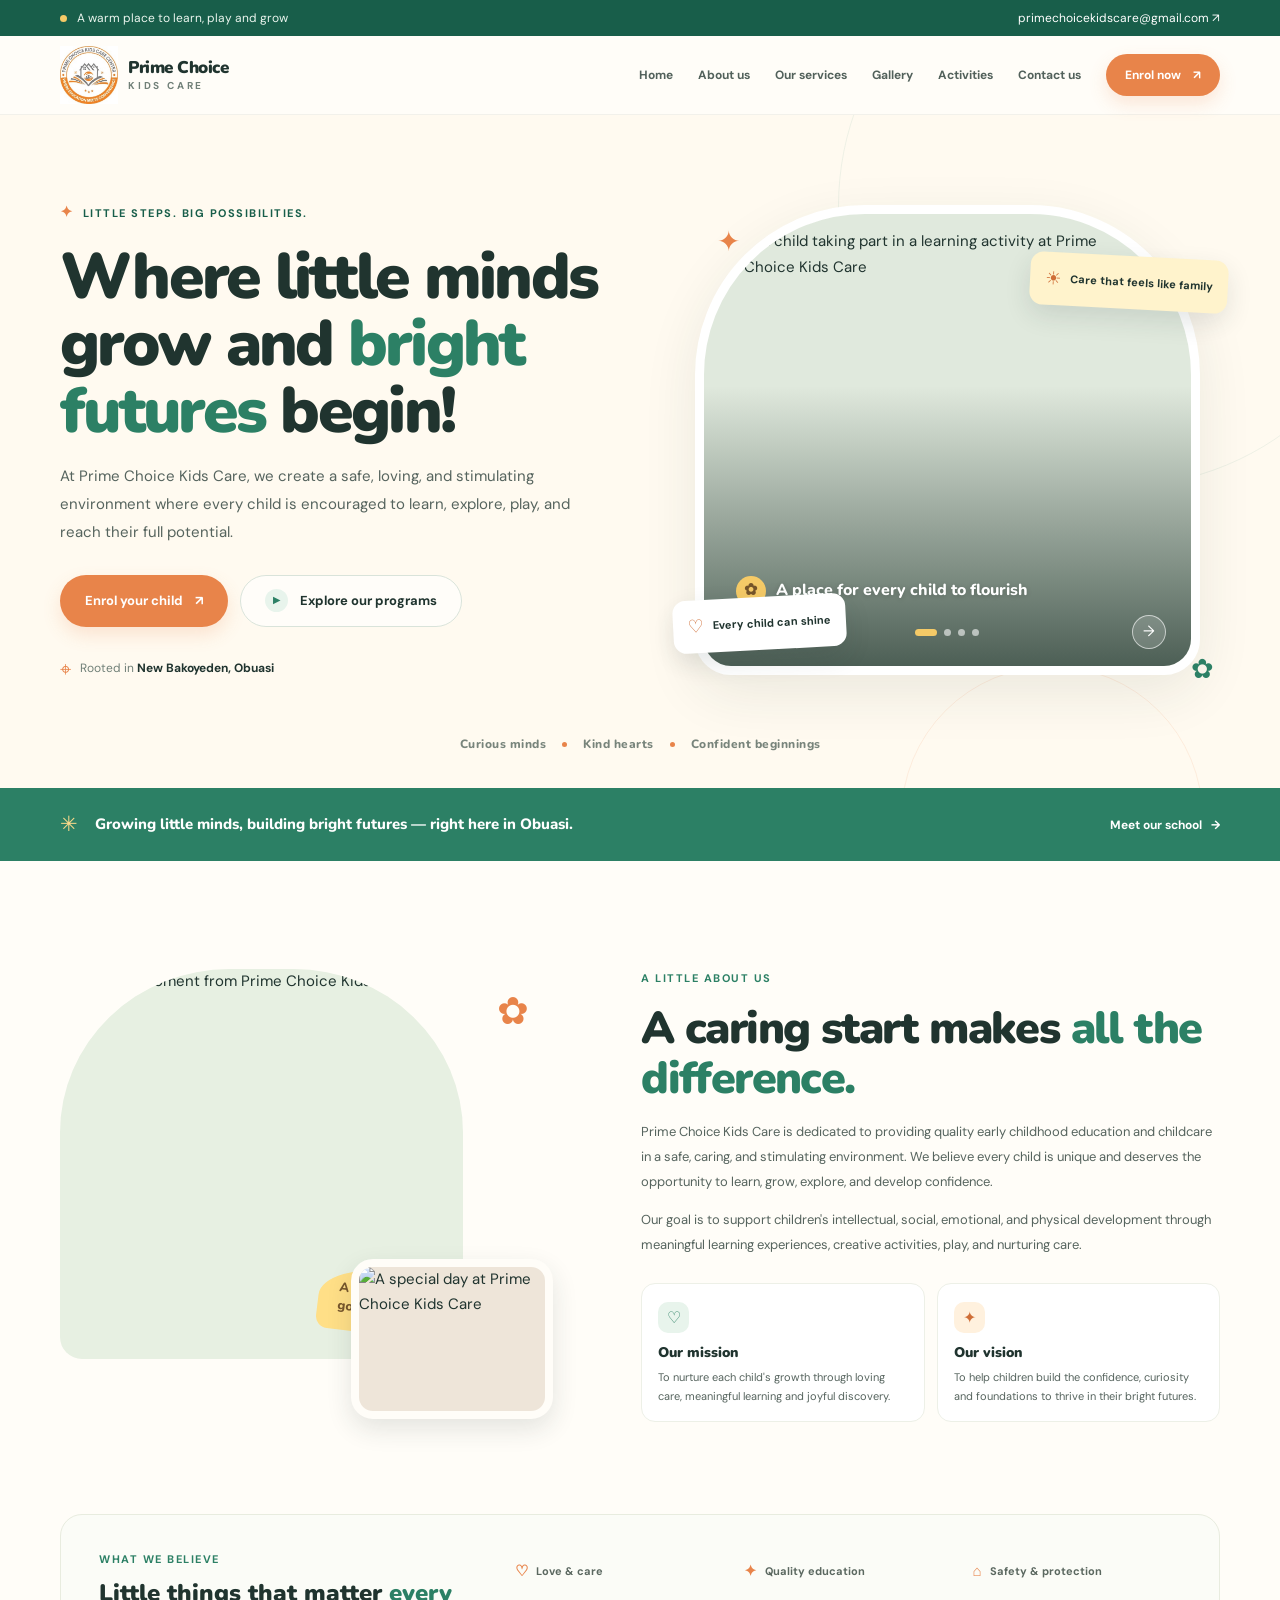
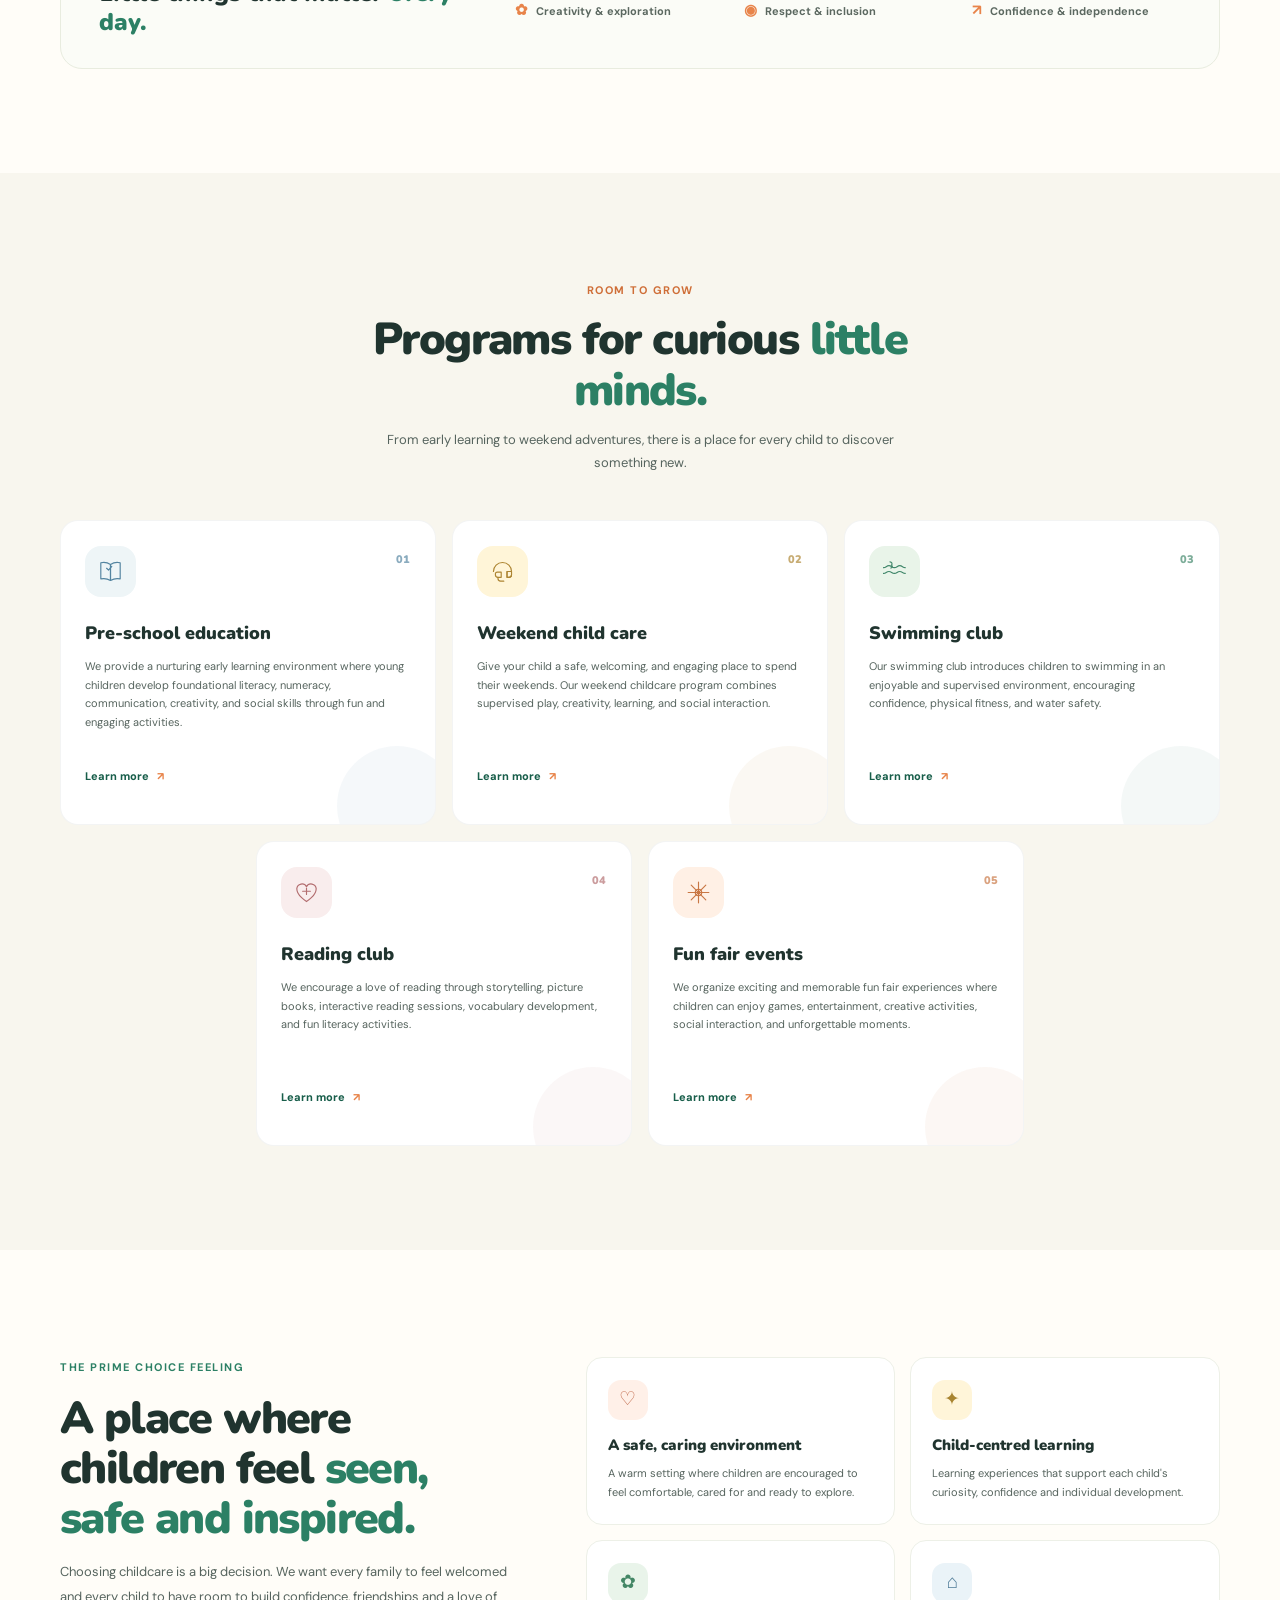
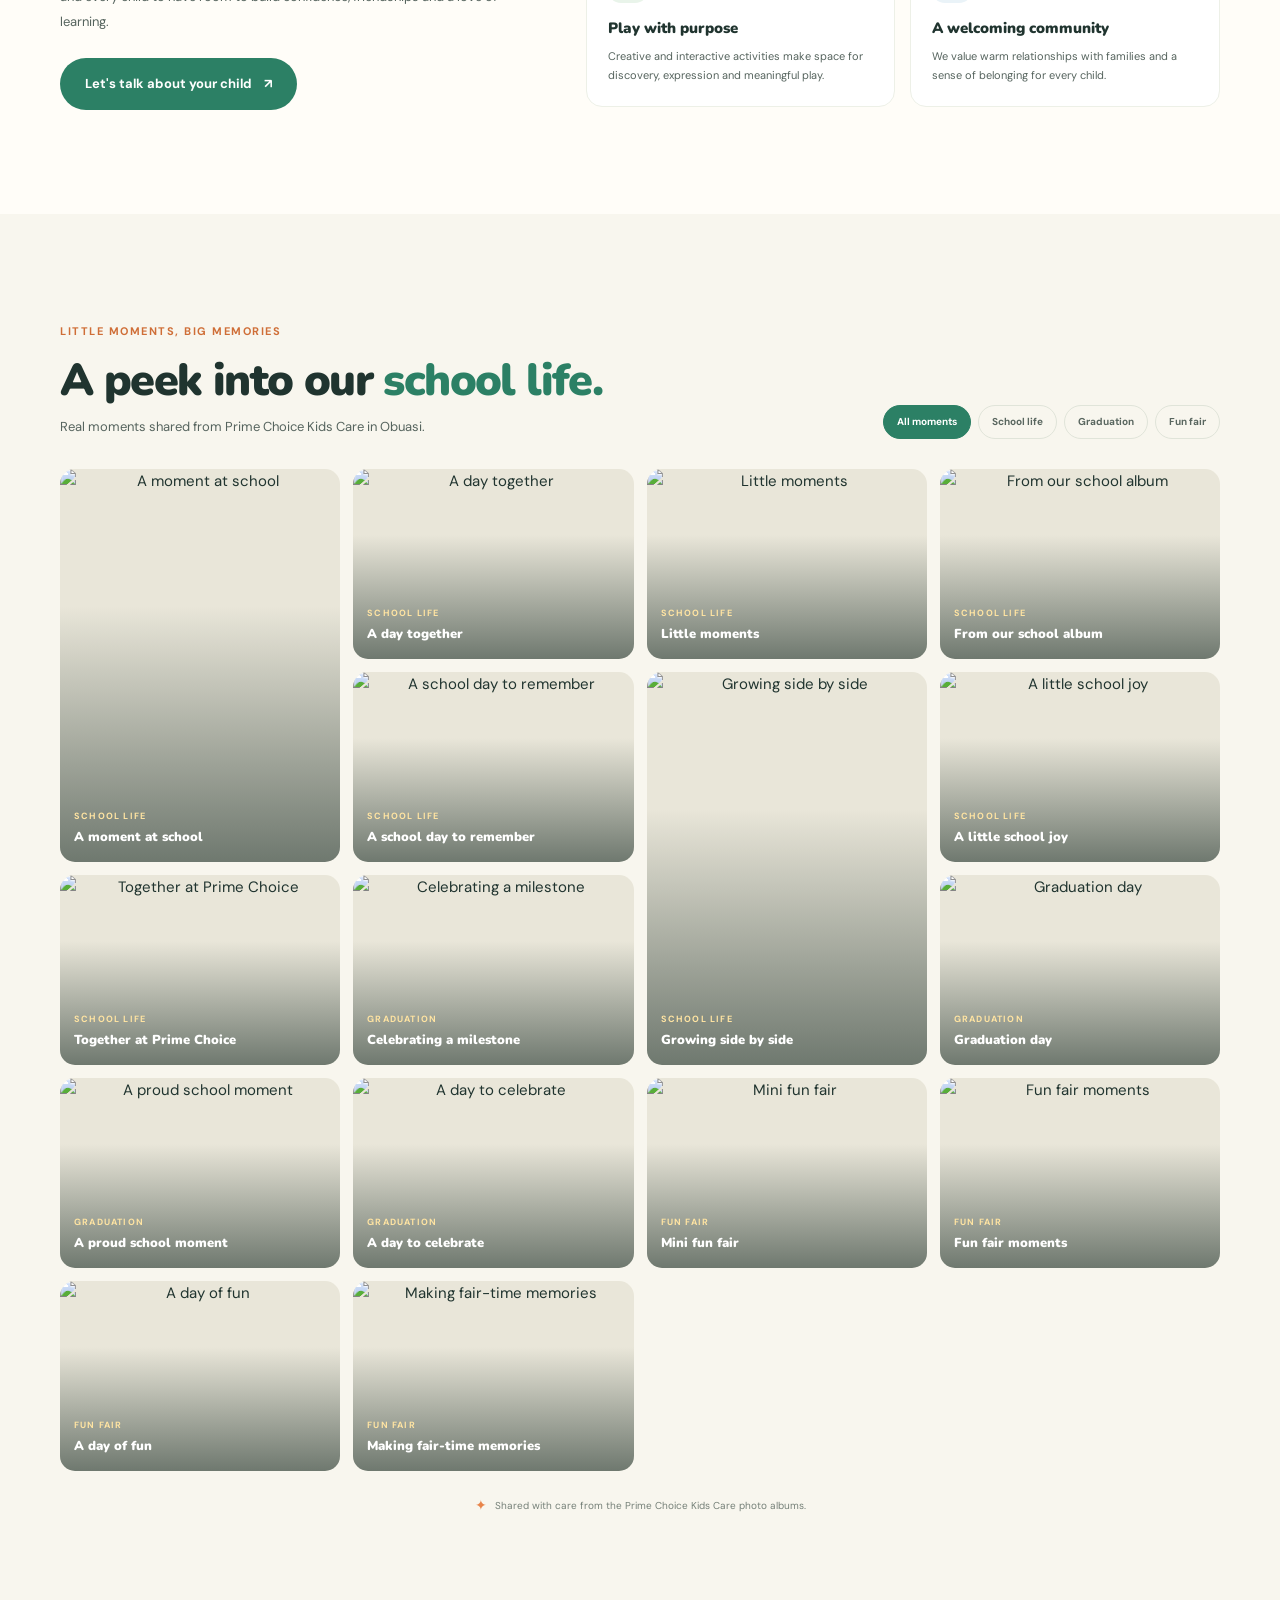
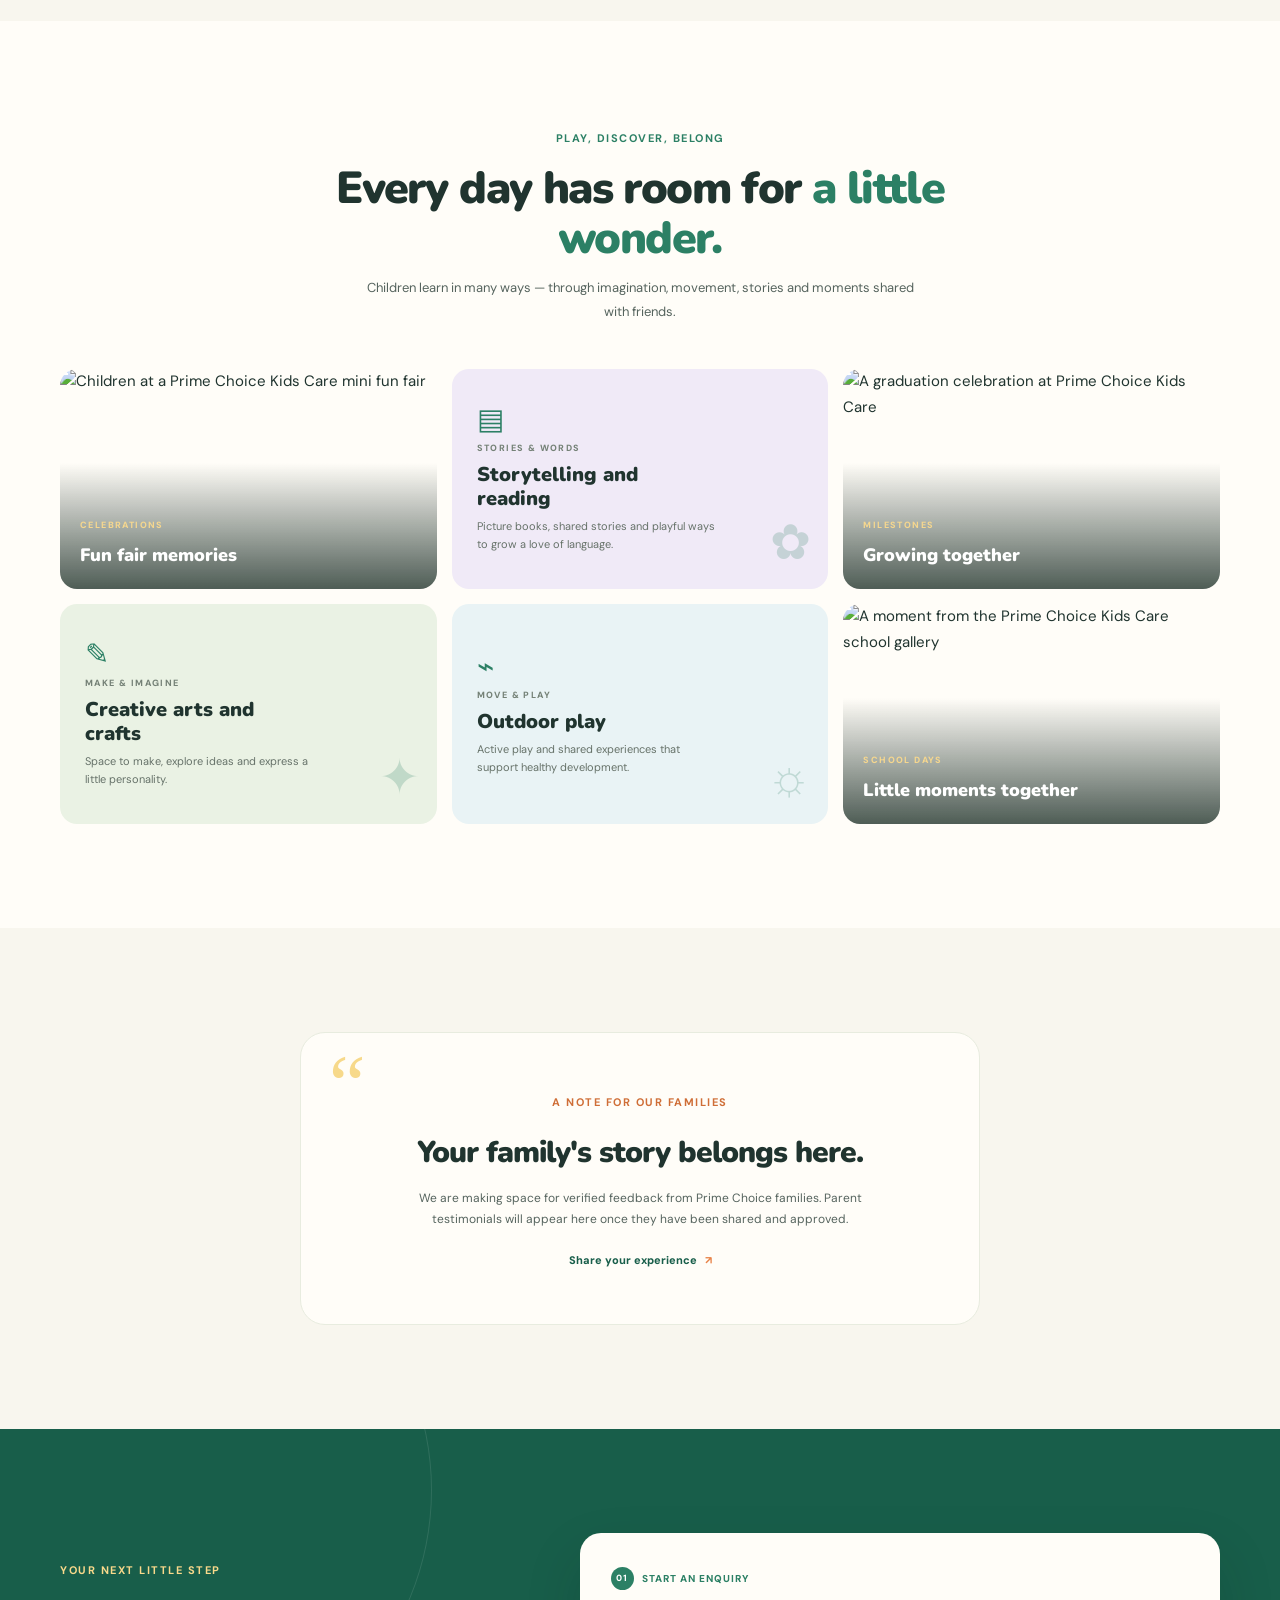
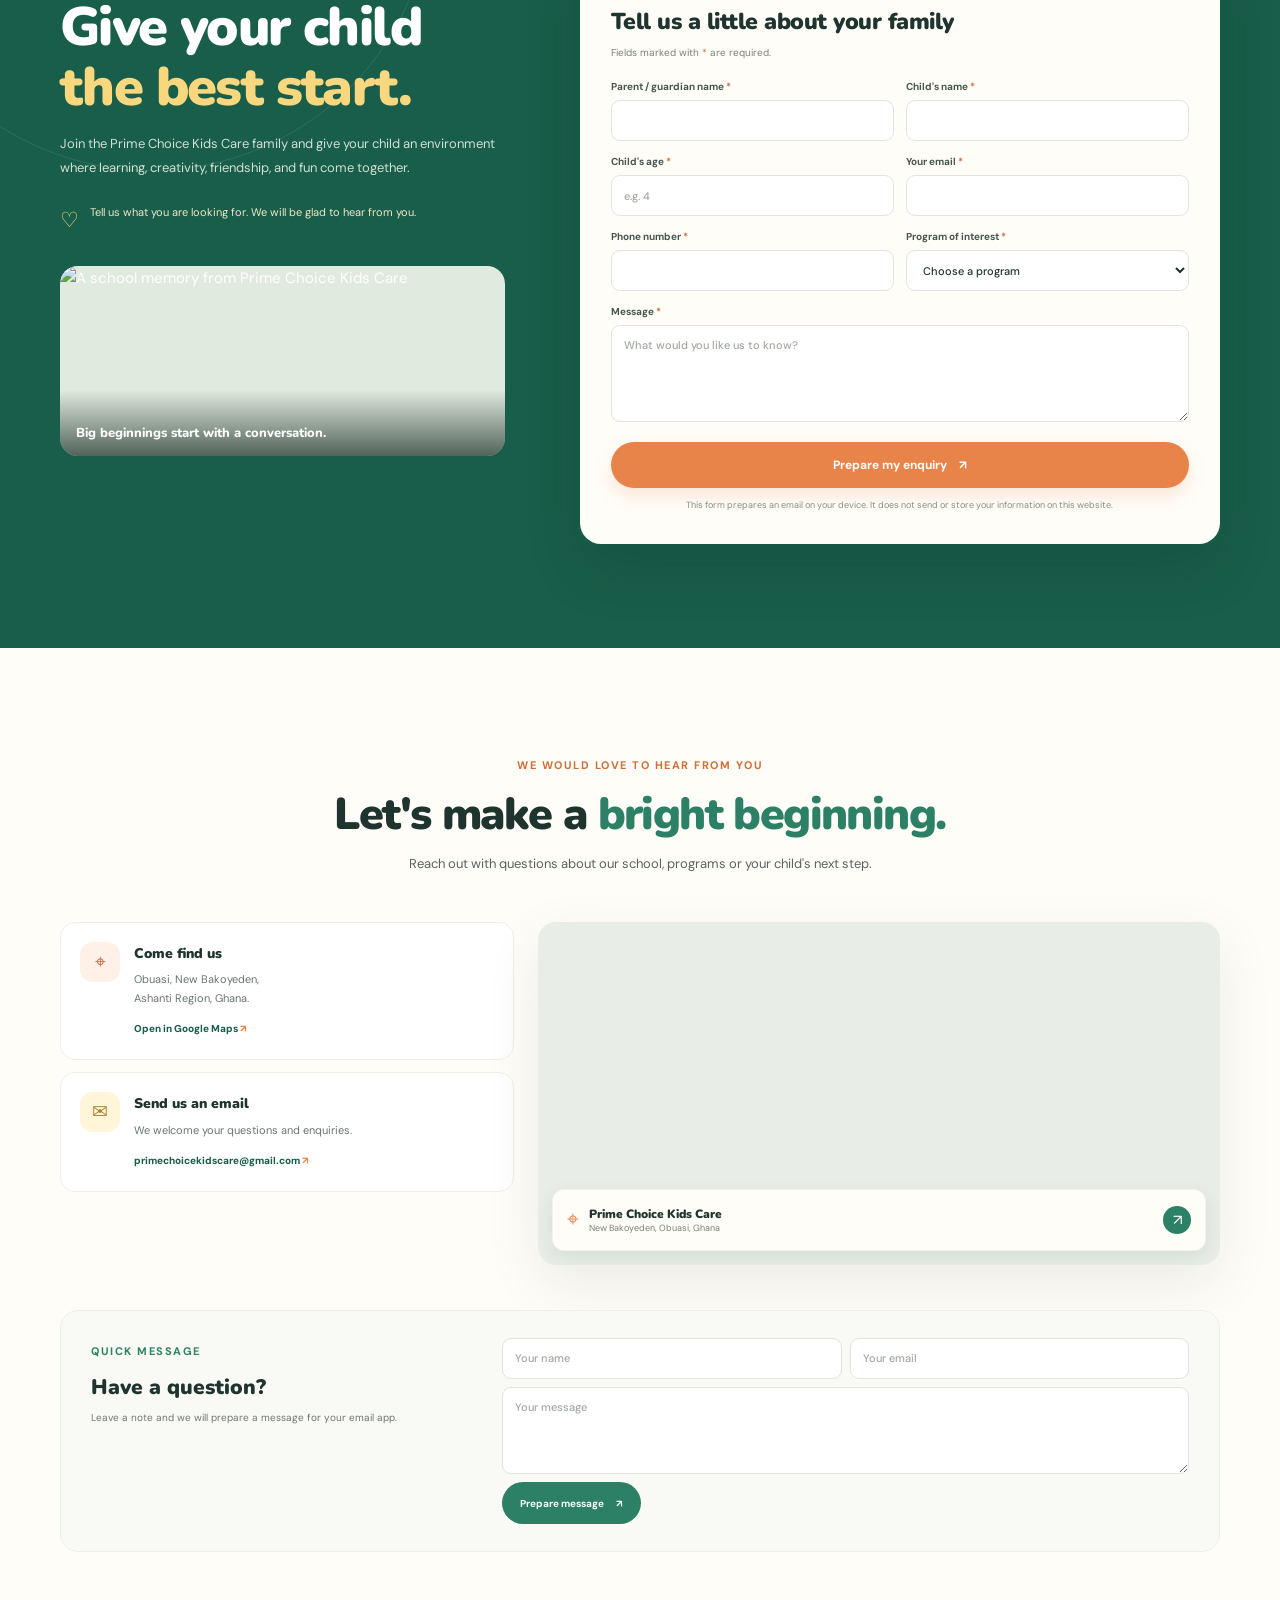
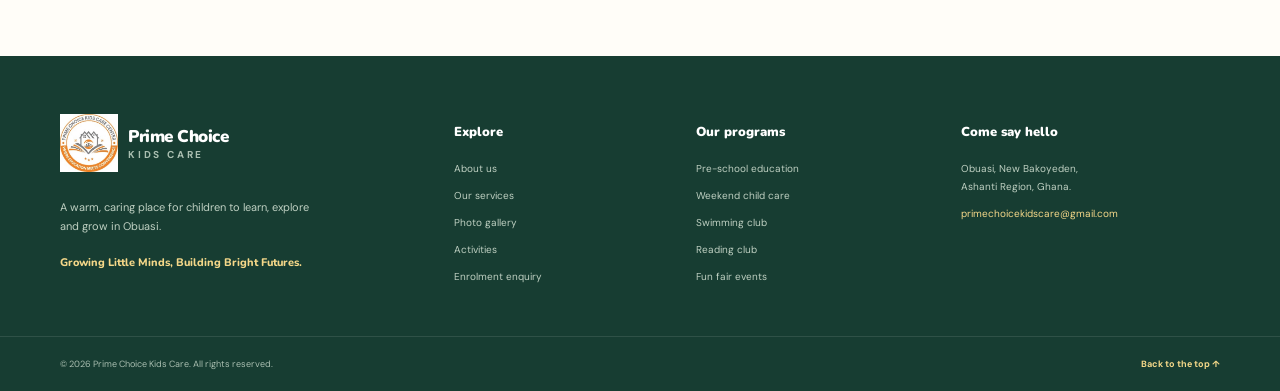
==== index.html @ f013f8b8 "Build Prime Choice Kids Care website Co-authored-by: Copilot <223556219+Copilot@users.noreply.github" ====
<!doctype html>
<html lang="en-GH">
  <head>
    <meta charset="utf-8">
    <meta name="viewport" content="width=device-width, initial-scale=1">
    <meta name="theme-color" content="#fffaf0">
    <meta name="description" content="Discover Prime Choice Kids Care in New Bakoyeden, Obuasi — a warm home for preschool learning, weekend childcare, reading, swimming and fun.">
    <title>Prime Choice Kids Care | Growing Bright Futures</title>
    <link rel="icon" type="image/png" href="./logo.png">
    <link rel="preconnect" href="https://fonts.googleapis.com">
    <link rel="preconnect" href="https://fonts.gstatic.com" crossorigin>
    <link href="https://fonts.googleapis.com/css2?family=DM+Sans:wght@400;500;600;700&family=Nunito:wght@500;600;700;800;900&display=swap" rel="stylesheet">
    <link rel="stylesheet" href="./styles.css">
    <script src="./script.js" defer></script>
  </head>
  <body>
    <a class="skip-link" href="#main">Skip to content</a>
    <div class="topline">
      <div class="container topline-inner">
        <p><span class="topline-dot" aria-hidden="true"></span> A warm place to learn, play and grow</p>
        <a href="mailto:primechoicekidscare@gmail.com">primechoicekidscare@gmail.com <span aria-hidden="true">↗</span></a>
      </div>
    </div>

    <header class="site-header">
      <div class="container nav-wrap">
        <a class="brand" href="#home" aria-label="Prime Choice Kids Care home">
          <img class="brand-mark" src="./logo.png" alt="Prime Choice Kids Care Centre logo">
          <span class="brand-copy"><strong>Prime Choice</strong><small>Kids Care</small></span>
        </a>

        <button class="menu-toggle" type="button" aria-expanded="false" aria-controls="primary-nav" aria-label="Open navigation menu">
          <span></span><span></span><span></span>
        </button>
        <nav class="primary-nav" id="primary-nav" aria-label="Main navigation">
          <a href="#home">Home</a>
          <a href="#about">About us</a>
          <a href="#services">Our services</a>
          <a href="#gallery">Gallery</a>
          <a href="#activities">Activities</a>
          <a href="#contact">Contact us</a>
          <a class="button button-small button-orange nav-cta" href="#enquiry">Enrol now <span aria-hidden="true">↗</span></a>
        </nav>
      </div>
    </header>

    <main id="main">
      <section class="hero section-pad" id="home" aria-labelledby="hero-title">
        <div class="container hero-grid">
          <div class="hero-copy reveal">
            <span class="eyebrow"><span aria-hidden="true">✦</span> Little steps. Big possibilities.</span>
            <h1 id="hero-title">Where little minds grow and <span>bright futures</span> begin!</h1>
            <p class="hero-lede">At Prime Choice Kids Care, we create a safe, loving, and stimulating environment where every child is encouraged to learn, explore, play, and reach their full potential.</p>
            <div class="hero-actions">
              <a class="button button-orange" href="#enquiry">Enrol your child <span aria-hidden="true">↗</span></a>
              <a class="button button-outline" href="#services"><span class="play-icon" aria-hidden="true">▶</span> Explore our programs</a>
            </div>
            <div class="hero-location">
              <span class="location-icon" aria-hidden="true">⌖</span>
              <span>Rooted in <strong>New Bakoyeden, Obuasi</strong></span>
            </div>
          </div>
          <div class="hero-visual reveal">
            <div class="hero-photo-shell">
              <div class="hero-slides" aria-roledescription="carousel" aria-label="Moments at Prime Choice Kids Care">
                <figure class="hero-slide is-active" data-caption="A place for every child to flourish">
                  <img src="https://lh3.googleusercontent.com/d/146qGxVje3zZ1MQLXZJ9ybnrvnsZDK0np=w1400" alt="A child taking part in a learning activity at Prime Choice Kids Care" fetchpriority="high">
                </figure>
                <figure class="hero-slide" data-caption="Celebrating every milestone together">
                  <img src="https://lh3.googleusercontent.com/d/1TDYw1Z4odm6KL4dnnO-877ISjV8Kqakk=w1400" alt="A graduation day at Prime Choice Kids Care" loading="lazy">
                </figure>
                <figure class="hero-slide" data-caption="Making joyful memories at our mini fun fair">
                  <img src="https://lh3.googleusercontent.com/d/1u-63DuTNFE5wxJg2AlDhSxxc_RSD7qe3=w1400" alt="Children enjoying the Prime Choice mini fun fair" loading="lazy">
                </figure>
                <figure class="hero-slide" data-caption="Growing, learning and making memories">
                  <img src="https://lh3.googleusercontent.com/d/1CT1YnQYec4isBhDKpswFHSiCyzDZuYJj=w1400" alt="A moment from the Prime Choice Kids Care school gallery" loading="lazy">
                </figure>
              </div>
              <div class="hero-shade"></div>
              <div class="hero-photo-label">
                <span class="photo-label-icon" aria-hidden="true">✿</span>
                <span id="slide-caption" aria-live="polite">A place for every child to flourish</span>
              </div>
              <div class="carousel-controls">
                <button class="carousel-arrow carousel-prev" type="button" aria-label="Previous photo">←</button>
                <div class="carousel-dots" role="group" aria-label="Choose a photo"></div>
                <button class="carousel-arrow carousel-next" type="button" aria-label="Next photo">→</button>
              </div>
            </div>
            <div class="floating-note note-yellow"><span aria-hidden="true">☀</span><strong>Care that feels like family</strong></div>
            <div class="floating-note note-white"><span aria-hidden="true">♡</span><strong>Every child can shine</strong></div>
            <span class="hero-sparkle sparkle-one" aria-hidden="true">✦</span>
            <span class="hero-sparkle sparkle-two" aria-hidden="true">✿</span>
          </div>
        </div>
        <div class="hero-bottom container" aria-label="Our focus">
          <span>Curious minds</span><i></i><span>Kind hearts</span><i></i><span>Confident beginnings</span>
        </div>
      </section>

      <section class="intro-strip" aria-label="School introduction">
        <div class="container intro-strip-inner">
          <span class="strip-star" aria-hidden="true">✳</span>
          <p>Growing little minds, building bright futures — right here in Obuasi.</p>
          <a href="#about">Meet our school <span aria-hidden="true">→</span></a>
        </div>
      </section>

      <section class="about section-pad" id="about" aria-labelledby="about-title">
        <div class="container about-grid">
          <div class="about-visual reveal">
            <div class="about-photo-main">
              <img src="https://lh3.googleusercontent.com/d/1OJLS6GFhPtbWx72wTfFrsAXoC2dXvyHV=w1200" alt="A school moment from Prime Choice Kids Care" loading="lazy">
              <span class="image-sticker">A little care<br>goes a long way <b>♥</b></span>
            </div>
            <div class="about-photo-small">
              <img src="https://lh3.googleusercontent.com/d/15cswwNX_P4SAf4HKaA4qpTugu8yme2xq=w800" alt="A special day at Prime Choice Kids Care" loading="lazy">
            </div>
            <span class="about-doodle" aria-hidden="true">✿</span>
          </div>
          <div class="about-copy reveal">
            <span class="eyebrow eyebrow-green">A little about us</span>
            <h2 id="about-title">A caring start makes <span>all the difference.</span></h2>
            <p>Prime Choice Kids Care is dedicated to providing quality early childhood education and childcare in a safe, caring, and stimulating environment. We believe every child is unique and deserves the opportunity to learn, grow, explore, and develop confidence.</p>
            <p>Our goal is to support children's intellectual, social, emotional, and physical development through meaningful learning experiences, creative activities, play, and nurturing care.</p>
            <div class="mission-grid">
              <article class="mission-card mission">
                <span class="mini-icon" aria-hidden="true">♡</span>
                <h3>Our mission</h3>
                <p>To nurture each child's growth through loving care, meaningful learning and joyful discovery.</p>
              </article>
              <article class="mission-card vision">
                <span class="mini-icon" aria-hidden="true">✦</span>
                <h3>Our vision</h3>
                <p>To help children build the confidence, curiosity and foundations to thrive in their bright futures.</p>
              </article>
            </div>
          </div>
        </div>
        <div class="container values-row reveal">
          <div class="values-intro"><span class="eyebrow eyebrow-green">What we believe</span><h3>Little things that matter <span>every day.</span></h3></div>
          <ul class="values-list">
            <li><span>♡</span> Love &amp; care</li>
            <li><span>✦</span> Quality education</li>
            <li><span>⌂</span> Safety &amp; protection</li>
            <li><span>✿</span> Creativity &amp; exploration</li>
            <li><span>◉</span> Respect &amp; inclusion</li>
            <li><span>↗</span> Confidence &amp; independence</li>
          </ul>
        </div>
      </section>

      <section class="services section-pad section-tint" id="services" aria-labelledby="services-title">
        <div class="container">
          <div class="section-heading centered reveal">
            <span class="eyebrow eyebrow-orange">Room to grow</span>
            <h2 id="services-title">Programs for curious <span>little minds.</span></h2>
            <p>From early learning to weekend adventures, there is a place for every child to discover something new.</p>
          </div>
          <div class="service-grid">
            <article class="service-card service-blue reveal">
              <div class="service-icon" aria-hidden="true"><svg viewBox="0 0 48 48"><path d="M9 10.5c5.4-1.3 10.4-.4 15 2.5v25c-4.6-2.9-9.6-3.8-15-2.5v-25Z"/><path d="M39 10.5c-5.4-1.3-10.4-.4-15 2.5v25c4.6-2.9 9.6-3.8 15-2.5v-25Z"/><path d="m18 19 3 3 5-6"/></svg></div>
              <span class="service-number">01</span>
              <h3>Pre-school education</h3>
              <p>We provide a nurturing early learning environment where young children develop foundational literacy, numeracy, communication, creativity, and social skills through fun and engaging activities.</p>
              <button class="text-link service-enquiry" type="button" data-program="Pre-school Education">Learn more <span aria-hidden="true">↗</span></button>
            </article>
            <article class="service-card service-yellow reveal">
              <div class="service-icon" aria-hidden="true"><svg viewBox="0 0 48 48"><path d="M10 24a14 14 0 1 1 28 0v5a4 4 0 0 1-4 4h-3v-9h7"/><path d="M38 24h-7v9h3a4 4 0 0 0 4-4"/><path d="M17 25h5v8h-5a4 4 0 0 1-4-4v-1a3 3 0 0 1 3-3Z"/><path d="M17 33v2a4 4 0 0 0 4 4h5"/></svg></div>
              <span class="service-number">02</span>
              <h3>Weekend child care</h3>
              <p>Give your child a safe, welcoming, and engaging place to spend their weekends. Our weekend childcare program combines supervised play, creativity, learning, and social interaction.</p>
              <button class="text-link service-enquiry" type="button" data-program="Weekend Child Care">Learn more <span aria-hidden="true">↗</span></button>
            </article>
            <article class="service-card service-green reveal">
              <div class="service-icon" aria-hidden="true"><svg viewBox="0 0 48 48"><path d="M7 18c4.2 0 4.2-3 8.4-3s4.2 3 8.4 3 4.2-3 8.4-3 4.2 3 8.4 3"/><path d="M7 27c4.2 0 4.2-3 8.4-3s4.2 3 8.4 3 4.2-3 8.4-3 4.2 3 8.4 3"/><path d="M17 9c2.8 0 4.1 3.3 2.4 5.2 2.1 1.2 1.2 4.4-1.2 4.4"/></svg></div>
              <span class="service-number">03</span>
              <h3>Swimming club</h3>
              <p>Our swimming club introduces children to swimming in an enjoyable and supervised environment, encouraging confidence, physical fitness, and water safety.</p>
              <button class="text-link service-enquiry" type="button" data-program="Swimming Club">Learn more <span aria-hidden="true">↗</span></button>
            </article>
            <article class="service-card service-pink reveal">
              <div class="service-icon" aria-hidden="true"><svg viewBox="0 0 48 48"><path d="M24 38s-15-9.2-15-20a8 8 0 0 1 15-3 8 8 0 0 1 15 3c0 10.8-15 20-15 20Z"/><path d="M18 22h12M24 17v10"/></svg></div>
              <span class="service-number">04</span>
              <h3>Reading club</h3>
              <p>We encourage a love of reading through storytelling, picture books, interactive reading sessions, vocabulary development, and fun literacy activities.</p>
              <button class="text-link service-enquiry" type="button" data-program="Reading Club">Learn more <span aria-hidden="true">↗</span></button>
            </article>
            <article class="service-card service-orange reveal">
              <div class="service-icon" aria-hidden="true"><svg viewBox="0 0 48 48"><path d="M24 8v32M8 24h32M12.7 12.7l22.6 22.6m0-22.6L12.7 35.3"/><circle cx="24" cy="24" r="5"/></svg></div>
              <span class="service-number">05</span>
              <h3>Fun fair events</h3>
              <p>We organize exciting and memorable fun fair experiences where children can enjoy games, entertainment, creative activities, social interaction, and unforgettable moments.</p>
              <button class="text-link service-enquiry" type="button" data-program="Fun Fair Events">Learn more <span aria-hidden="true">↗</span></button>
            </article>
          </div>
        </div>
      </section>

      <section class="why section-pad" aria-labelledby="why-title">
        <div class="container why-grid">
          <div class="why-copy reveal">
            <span class="eyebrow eyebrow-green">The Prime Choice feeling</span>
            <h2 id="why-title">A place where children feel <span>seen, safe and inspired.</span></h2>
            <p>Choosing childcare is a big decision. We want every family to feel welcomed and every child to have room to build confidence, friendships and a love of learning.</p>
            <a class="button button-green" href="#enquiry">Let's talk about your child <span aria-hidden="true">↗</span></a>
          </div>
          <div class="reason-grid">
            <article class="reason-card reveal"><span class="reason-icon icon-peach" aria-hidden="true">♡</span><h3>A safe, caring environment</h3><p>A warm setting where children are encouraged to feel comfortable, cared for and ready to explore.</p></article>
            <article class="reason-card reveal"><span class="reason-icon icon-yellow" aria-hidden="true">✦</span><h3>Child-centred learning</h3><p>Learning experiences that support each child's curiosity, confidence and individual development.</p></article>
            <article class="reason-card reveal"><span class="reason-icon icon-green" aria-hidden="true">✿</span><h3>Play with purpose</h3><p>Creative and interactive activities make space for discovery, expression and meaningful play.</p></article>
            <article class="reason-card reveal"><span class="reason-icon icon-blue" aria-hidden="true">⌂</span><h3>A welcoming community</h3><p>We value warm relationships with families and a sense of belonging for every child.</p></article>
          </div>
        </div>
      </section>

      <section class="gallery section-pad section-tint" id="gallery" aria-labelledby="gallery-title">
        <div class="container">
          <div class="gallery-heading reveal">
            <div class="section-heading">
              <span class="eyebrow eyebrow-orange">Little moments, big memories</span>
              <h2 id="gallery-title">A peek into our <span>school life.</span></h2>
              <p>Real moments shared from Prime Choice Kids Care in Obuasi.</p>
            </div>
            <div class="gallery-filters" role="group" aria-label="Filter photos">
              <button type="button" class="filter-chip is-selected" data-filter="all" aria-pressed="true">All moments</button>
              <button type="button" class="filter-chip" data-filter="school" aria-pressed="false">School life</button>
              <button type="button" class="filter-chip" data-filter="graduation" aria-pressed="false">Graduation</button>
              <button type="button" class="filter-chip" data-filter="funfair" aria-pressed="false">Fun fair</button>
            </div>
          </div>
          <div class="gallery-grid" id="gallery-grid" aria-live="polite"></div>
          <div class="gallery-note"><span aria-hidden="true">✦</span> Shared with care from the Prime Choice Kids Care photo albums.</div>
        </div>
      </section>

      <section class="activities section-pad" id="activities" aria-labelledby="activities-title">
        <div class="container">
          <div class="section-heading centered reveal">
            <span class="eyebrow eyebrow-green">Play, discover, belong</span>
            <h2 id="activities-title">Every day has room for <span>a little wonder.</span></h2>
            <p>Children learn in many ways — through imagination, movement, stories and moments shared with friends.</p>
          </div>
          <div class="activity-grid">
            <article class="activity-card activity-photo-card reveal">
              <img src="https://lh3.googleusercontent.com/d/1u-63DuTNFE5wxJg2AlDhSxxc_RSD7qe3=w1100" alt="Children at a Prime Choice Kids Care mini fun fair" loading="lazy">
              <div class="activity-overlay"><span>Celebrations</span><h3>Fun fair memories</h3></div>
            </article>
            <article class="activity-card activity-color-card card-lilac reveal">
              <span class="activity-symbol" aria-hidden="true">▤</span><span class="activity-kicker">Stories &amp; words</span><h3>Storytelling and reading</h3><p>Picture books, shared stories and playful ways to grow a love of language.</p><span class="activity-doodle" aria-hidden="true">✿</span>
            </article>
            <article class="activity-card activity-photo-card reveal">
              <img src="https://lh3.googleusercontent.com/d/1TDYw1Z4odm6KL4dnnO-877ISjV8Kqakk=w1100" alt="A graduation celebration at Prime Choice Kids Care" loading="lazy">
              <div class="activity-overlay"><span>Milestones</span><h3>Growing together</h3></div>
            </article>
            <article class="activity-card activity-color-card card-mint reveal">
              <span class="activity-symbol" aria-hidden="true">✎</span><span class="activity-kicker">Make &amp; imagine</span><h3>Creative arts and crafts</h3><p>Space to make, explore ideas and express a little personality.</p><span class="activity-doodle" aria-hidden="true">✦</span>
            </article>
            <article class="activity-card activity-color-card card-sky reveal">
              <span class="activity-symbol" aria-hidden="true">⌁</span><span class="activity-kicker">Move &amp; play</span><h3>Outdoor play</h3><p>Active play and shared experiences that support healthy development.</p><span class="activity-doodle" aria-hidden="true">☼</span>
            </article>
            <article class="activity-card activity-photo-card reveal">
              <img src="https://lh3.googleusercontent.com/d/146qGxVje3zZ1MQLXZJ9ybnrvnsZDK0np=w1100" alt="A moment from the Prime Choice Kids Care school gallery" loading="lazy">
              <div class="activity-overlay"><span>School days</span><h3>Little moments together</h3></div>
            </article>
          </div>
        </div>
      </section>

      <section class="testimonials section-pad section-tint" aria-labelledby="stories-title">
        <div class="container testimonial-inner reveal">
          <span class="quote-mark" aria-hidden="true">“</span>
          <span class="eyebrow eyebrow-orange">A note for our families</span>
          <h2 id="stories-title">Your family's story belongs here.</h2>
          <p>We are making space for verified feedback from Prime Choice families. Parent testimonials will appear here once they have been shared and approved.</p>
          <a class="text-link" href="mailto:primechoicekidscare@gmail.com?subject=Parent%20feedback">Share your experience <span aria-hidden="true">↗</span></a>
        </div>
      </section>

      <section class="enquiry section-pad" id="enquiry" aria-labelledby="enquiry-title">
        <div class="container enquiry-grid">
          <div class="enquiry-copy reveal">
            <span class="eyebrow eyebrow-light">Your next little step</span>
            <h2 id="enquiry-title">Give your child <span>the best start.</span></h2>
            <p>Join the Prime Choice Kids Care family and give your child an environment where learning, creativity, friendship, and fun come together.</p>
            <div class="enquiry-promise"><span aria-hidden="true">♡</span><span>Tell us what you are looking for. We will be glad to hear from you.</span></div>
            <div class="enquiry-photo">
              <img src="https://lh3.googleusercontent.com/d/1CT1YnQYec4isBhDKpswFHSiCyzDZuYJj=w1000" alt="A school memory from Prime Choice Kids Care" loading="lazy">
              <span>Big beginnings start with a conversation.</span>
            </div>
          </div>
          <div class="form-card reveal">
            <span class="form-step"><span>01</span> Start an enquiry</span>
            <h3>Tell us a little about your family</h3>
            <p class="form-intro">Fields marked with <span aria-hidden="true">*</span> are required.</p>
            <form id="enquiry-form">
              <div class="form-row">
                <label>Parent / guardian name <span aria-hidden="true">*</span><input name="parentName" autocomplete="name" required></label>
                <label>Child's name <span aria-hidden="true">*</span><input name="childName" autocomplete="off" required></label>
              </div>
              <div class="form-row">
                <label>Child's age <span aria-hidden="true">*</span><input name="childAge" inputmode="numeric" placeholder="e.g. 4" required></label>
                <label>Your email <span aria-hidden="true">*</span><input name="email" type="email" autocomplete="email" required></label>
              </div>
              <div class="form-row">
                <label>Phone number <span aria-hidden="true">*</span><input name="phone" type="tel" autocomplete="tel" required></label>
                <label>Program of interest <span aria-hidden="true">*</span>
                  <select name="program" required>
                    <option value="">Choose a program</option>
                    <option>Pre-school Education</option>
                    <option>Weekend Child Care</option>
                    <option>Swimming Club</option>
                    <option>Reading Club</option>
                    <option>Fun Fair Events</option>
                    <option>I'm not sure yet</option>
                  </select>
                </label>
              </div>
              <label>Message <span aria-hidden="true">*</span><textarea name="message" rows="4" placeholder="What would you like us to know?" required></textarea></label>
              <button class="button button-orange form-submit" type="submit">Prepare my enquiry <span aria-hidden="true">↗</span></button>
              <p class="form-disclaimer">This form prepares an email on your device. It does not send or store your information on this website.</p>
              <div class="form-status" id="enquiry-status" role="status" aria-live="polite"></div>
            </form>
          </div>
        </div>
      </section>

      <section class="contact section-pad" id="contact" aria-labelledby="contact-title">
        <div class="container">
          <div class="section-heading centered reveal">
            <span class="eyebrow eyebrow-orange">We would love to hear from you</span>
            <h2 id="contact-title">Let's make a <span>bright beginning.</span></h2>
            <p>Reach out with questions about our school, programs or your child's next step.</p>
          </div>
          <div class="contact-grid">
            <div class="contact-details reveal">
              <article class="contact-card">
                <span class="contact-icon icon-peach" aria-hidden="true">⌖</span>
                <div><h3>Come find us</h3><p>Obuasi, New Bakoyeden,<br>Ashanti Region, Ghana.</p><a href="https://www.google.com/maps/search/?api=1&amp;query=New+Bakoyeden%2C+Obuasi%2C+Ashanti+Region%2C+Ghana" target="_blank" rel="noreferrer">Open in Google Maps <span aria-hidden="true">↗</span></a></div>
              </article>
              <article class="contact-card">
                <span class="contact-icon icon-yellow" aria-hidden="true">✉</span>
                <div><h3>Send us an email</h3><p>We welcome your questions and enquiries.</p><a href="mailto:primechoicekidscare@gmail.com">primechoicekidscare@gmail.com <span aria-hidden="true">↗</span></a></div>
              </article>
            </div>
            <div class="map-frame reveal">
              <iframe title="Map showing New Bakoyeden, Obuasi, Ashanti Region, Ghana" src="https://maps.google.com/maps?q=New%20Bakoyeden%2C%20Obuasi%2C%20Ashanti%20Region%2C%20Ghana&amp;output=embed" loading="lazy" referrerpolicy="no-referrer-when-downgrade"></iframe>
              <div class="map-caption"><span class="map-pin" aria-hidden="true">⌖</span><span><strong>Prime Choice Kids Care</strong><small>New Bakoyeden, Obuasi, Ghana</small></span><a href="https://www.google.com/maps/search/?api=1&amp;query=New+Bakoyeden%2C+Obuasi%2C+Ashanti+Region%2C+Ghana" target="_blank" rel="noreferrer" aria-label="Open location in Google Maps">↗</a></div>
            </div>
          </div>
          <div class="contact-form-wrap reveal">
            <div><span class="eyebrow eyebrow-green">Quick message</span><h3>Have a question?</h3><p>Leave a note and we will prepare a message for your email app.</p></div>
            <form id="contact-form" class="contact-form">
              <label class="sr-only" for="contact-name">Your name</label><input id="contact-name" name="name" placeholder="Your name" autocomplete="name" required>
              <label class="sr-only" for="contact-email">Your email</label><input id="contact-email" name="email" type="email" placeholder="Your email" autocomplete="email" required>
              <label class="sr-only" for="contact-message">Your message</label><textarea id="contact-message" name="message" placeholder="Your message" rows="2" required></textarea>
              <button class="button button-green" type="submit">Prepare message <span aria-hidden="true">↗</span></button>
              <p class="contact-form-status" id="contact-status" role="status" aria-live="polite"></p>
            </form>
          </div>
        </div>
      </section>
    </main>

    <footer class="site-footer">
      <div class="container footer-main">
        <div class="footer-brand">
          <a class="brand brand-light" href="#home" aria-label="Prime Choice Kids Care home">
            <img class="brand-mark" src="./logo.png" alt="Prime Choice Kids Care Centre logo">
            <span class="brand-copy"><strong>Prime Choice</strong><small>Kids Care</small></span>
          </a>
          <p>A warm, caring place for children to learn, explore and grow in Obuasi.</p>
          <span class="footer-mantra">Growing Little Minds, Building Bright Futures.</span>
        </div>
        <div class="footer-column"><h3>Explore</h3><a href="#about">About us</a><a href="#services">Our services</a><a href="#gallery">Photo gallery</a><a href="#activities">Activities</a><a href="#enquiry">Enrolment enquiry</a></div>
        <div class="footer-column"><h3>Our programs</h3><a href="#services">Pre-school education</a><a href="#services">Weekend child care</a><a href="#services">Swimming club</a><a href="#services">Reading club</a><a href="#services">Fun fair events</a></div>
        <div class="footer-column footer-contact"><h3>Come say hello</h3><p>Obuasi, New Bakoyeden,<br>Ashanti Region, Ghana.</p><a href="mailto:primechoicekidscare@gmail.com">primechoicekidscare@gmail.com</a></div>
      </div>
      <div class="footer-bottom">
        <div class="container footer-bottom-inner"><p>© <span id="current-year"></span> Prime Choice Kids Care. All rights reserved.</p><a href="#home">Back to the top ↑</a></div>
      </div>
    </footer>

    <button class="back-to-top" type="button" aria-label="Back to top" title="Back to top">↑</button>
    <dialog class="lightbox" id="lightbox" aria-label="Enlarged school photo">
      <button class="lightbox-close" type="button" aria-label="Close photo">×</button>
      <img class="lightbox-image" src="" alt="">
      <p class="lightbox-caption"></p>
    </dialog>
  </body>
</html>
---- styles.css ----
:root {
  color-scheme: light;
  --ink: #20342f;
  --ink-soft: #56645e;
  --green: #2c8065;
  --green-dark: #185e4a;
  --green-pale: #e8f4ec;
  --orange: #e8844a;
  --orange-dark: #cf6e37;
  --yellow: #f5ca67;
  --cream: #fffaf0;
  --paper: #fffdf8;
  --line: #e9e9df;
  --shadow: 0 18px 55px rgba(32, 52, 47, .09);
  --heading: "Nunito", "DM Sans", sans-serif;
  --body: "DM Sans", sans-serif;
}

* { box-sizing: border-box; }
html { scroll-behavior: smooth; scroll-padding-top: 100px; }
body { margin: 0; color: var(--ink); background: var(--paper); font-family: var(--body); font-size: 15px; line-height: 1.7; -webkit-font-smoothing: antialiased; }
img { display: block; max-width: 100%; }
a { color: inherit; text-decoration: none; }
button, input, select, textarea { font: inherit; }
button { color: inherit; }
.container { width: min(1160px, calc(100% - 48px)); margin-inline: auto; }
.section-pad { padding: 104px 0; }
.section-tint { background: #f8f6ee; }
.skip-link { position: fixed; top: 8px; left: 8px; z-index: 9999; padding: 10px 14px; color: white; background: var(--green-dark); border-radius: 8px; transform: translateY(-150%); }
.skip-link:focus { transform: translateY(0); }
.sr-only { position: absolute; width: 1px; height: 1px; padding: 0; margin: -1px; overflow: hidden; clip: rect(0,0,0,0); white-space: nowrap; border: 0; }

.topline { color: #eaf5ee; background: var(--green-dark); font-size: 12px; }
.topline-inner { min-height: 36px; display: flex; align-items: center; justify-content: space-between; gap: 20px; }
.topline p { margin: 0; }
.topline a { color: #fff; transition: opacity .2s ease; }
.topline a:hover { opacity: .75; }
.topline-dot { display: inline-block; width: 7px; height: 7px; margin-right: 7px; border-radius: 50%; background: var(--yellow); }
.site-header { position: sticky; top: 0; z-index: 100; background: rgba(255, 253, 248, .95); border-bottom: 1px solid rgba(32, 52, 47, .06); backdrop-filter: blur(14px); }
.nav-wrap { min-height: 78px; display: flex; align-items: center; justify-content: space-between; gap: 32px; }
.brand { display: inline-flex; align-items: center; gap: 10px; flex: 0 0 auto; }
.brand-mark { width: 58px; height: 58px; flex: 0 0 auto; object-fit: contain; }
.brand-copy { display: flex; flex-direction: column; line-height: 1.12; }
.brand-copy strong { font-family: var(--heading); font-size: 17px; font-weight: 900; letter-spacing: -.5px; }
.brand-copy small { margin-top: 3px; color: #718078; font-size: 10px; font-weight: 700; letter-spacing: 2.8px; text-transform: uppercase; }
.primary-nav { display: flex; align-items: center; gap: 25px; }
.primary-nav > a:not(.button) { color: #52615b; font-size: 12px; font-weight: 700; transition: color .2s ease; }
.primary-nav > a:not(.button):hover, .primary-nav > a:not(.button):focus-visible { color: var(--orange-dark); }
.button { min-height: 52px; display: inline-flex; align-items: center; justify-content: center; gap: 12px; padding: 0 24px; border: 1px solid transparent; border-radius: 999px; font-size: 13px; font-weight: 700; transition: transform .2s ease, box-shadow .2s ease, background .2s ease; cursor: pointer; }
.button:hover { transform: translateY(-2px); box-shadow: 0 10px 24px rgba(32, 52, 47, .13); }
.button:focus-visible, button:focus-visible, a:focus-visible, input:focus-visible, select:focus-visible, textarea:focus-visible { outline: 3px solid rgba(232, 132, 74, .55); outline-offset: 3px; }
.button-orange { color: white; background: var(--orange); box-shadow: 0 8px 18px rgba(232, 132, 74, .19); }
.button-orange:hover { background: var(--orange-dark); }
.button-green { color: white; background: var(--green); }
.button-green:hover { background: var(--green-dark); }
.button-outline { border-color: #d9e3da; color: var(--ink); background: rgba(255,255,255,.6); }
.button-small { min-height: 42px; padding: 0 18px; font-size: 12px; }
.menu-toggle { display: none; }

.hero { position: relative; overflow: hidden; padding-top: 76px; padding-bottom: 34px; background: var(--cream); }
.hero::before { position: absolute; top: -190px; right: -120px; width: 560px; height: 560px; border: 1px solid rgba(44,128,101,.08); border-radius: 50%; content: ""; }
.hero::after { position: absolute; right: 6%; bottom: -180px; width: 300px; height: 300px; border: 1px solid rgba(232,132,74,.12); border-radius: 50%; content: ""; }
.hero-grid { position: relative; z-index: 1; display: grid; grid-template-columns: 1.05fr .95fr; align-items: center; gap: 54px; }
.eyebrow { display: inline-flex; align-items: center; gap: 8px; color: var(--green-dark); font-size: 11px; font-weight: 700; letter-spacing: 1.5px; text-transform: uppercase; }
.eyebrow > span { color: var(--orange); font-size: 15px; }
.eyebrow-green { color: var(--green); }
.eyebrow-orange { color: var(--orange-dark); }
.eyebrow-light { color: #f9d98b; }
.hero h1, h2, h3 { font-family: var(--heading); }
.hero h1 { max-width: 580px; margin: 18px 0 18px; font-size: clamp(42px, 5vw, 66px); font-weight: 900; line-height: 1.05; letter-spacing: -2.7px; }
.hero h1 span, h2 span { color: var(--green); }
.hero-lede { max-width: 510px; margin: 0; color: var(--ink-soft); font-size: 15px; line-height: 1.85; }
.hero-actions { display: flex; flex-wrap: wrap; align-items: center; gap: 12px; margin-top: 28px; }
.play-icon { display: inline-grid; width: 23px; height: 23px; place-items: center; border-radius: 50%; color: var(--green); background: var(--green-pale); font-size: 9px; }
.hero-location { display: flex; align-items: center; gap: 9px; margin-top: 25px; color: #718078; font-size: 12px; }
.hero-location strong { color: var(--ink); }
.location-icon { color: var(--orange); font-size: 20px; }
.hero-visual { position: relative; min-width: 0; padding: 14px 20px 20px 0; }
.hero-photo-shell { position: relative; overflow: hidden; height: 470px; border: 9px solid #fff; border-radius: 170px 170px 36px 36px; background: #e0e9dd; box-shadow: var(--shadow); }
.hero-slides, .hero-slide { position: absolute; inset: 0; }
.hero-slide { opacity: 0; transition: opacity .85s ease; }
.hero-slide.is-active { z-index: 1; opacity: 1; }
.hero-slide img { width: 100%; height: 100%; object-fit: cover; }
.hero-shade { position: absolute; z-index: 2; inset: 38% 0 0; background: linear-gradient(transparent, rgba(20, 42, 33, .72)); pointer-events: none; }
.hero-photo-label { position: absolute; z-index: 3; right: 32px; bottom: 60px; left: 32px; display: flex; align-items: center; gap: 10px; color: white; font-family: var(--heading); font-size: 16px; font-weight: 800; text-shadow: 0 1px 5px rgba(0,0,0,.2); }
.photo-label-icon { display: grid; width: 30px; height: 30px; place-items: center; border-radius: 50%; color: #76552a; background: var(--yellow); text-shadow: none; }
.carousel-controls { position: absolute; z-index: 4; right: 25px; bottom: 17px; left: 25px; display: flex; align-items: center; justify-content: space-between; }
.carousel-arrow { display: grid; width: 34px; height: 34px; place-items: center; border: 1px solid rgba(255,255,255,.6); border-radius: 50%; color: white; background: rgba(255,255,255,.16); cursor: pointer; transition: background .2s ease; }
.carousel-arrow:hover { background: rgba(255,255,255,.33); }
.carousel-dots { display: flex; gap: 7px; }
.carousel-dot { width: 7px; height: 7px; padding: 0; border: 0; border-radius: 10px; background: rgba(255,255,255,.58); cursor: pointer; transition: width .2s ease, background .2s ease; }
.carousel-dot[aria-current="true"] { width: 22px; background: var(--yellow); }
.floating-note { position: absolute; z-index: 5; display: flex; align-items: center; gap: 9px; padding: 11px 15px; border-radius: 13px; box-shadow: 0 10px 26px rgba(32,52,47,.12); font-size: 11px; }
.floating-note > span { color: var(--orange-dark); font-size: 18px; }
.note-yellow { top: 65px; right: -8px; background: #fff3cc; transform: rotate(3deg); }
.note-white { bottom: 45px; left: -22px; background: white; transform: rotate(-3deg); }
.hero-sparkle { position: absolute; color: var(--orange); }
.sparkle-one { top: 27px; left: 22px; font-size: 28px; }
.sparkle-two { right: 6px; bottom: 3px; color: var(--green); font-size: 27px; }
.hero-bottom { position: relative; z-index: 1; display: flex; align-items: center; justify-content: center; gap: 16px; padding-top: 39px; color: #78847b; font-family: var(--heading); font-size: 12px; font-weight: 800; letter-spacing: .5px; }
.hero-bottom i { width: 5px; height: 5px; border-radius: 50%; background: var(--orange); }
.intro-strip { color: #fff; background: var(--green); }
.intro-strip-inner { min-height: 73px; display: flex; align-items: center; gap: 17px; }
.strip-star { color: #f9d98b; font-size: 21px; }
.intro-strip p { flex: 1; margin: 0; font-family: var(--heading); font-size: 15px; font-weight: 800; }
.intro-strip a { font-size: 12px; font-weight: 700; }
.intro-strip a span { margin-left: 6px; }

.about-grid { display: grid; grid-template-columns: .92fr 1.08fr; align-items: center; gap: 88px; }
.about-visual { position: relative; min-height: 450px; padding: 0 35px 30px 0; }
.about-photo-main { position: relative; overflow: hidden; width: 88%; height: 390px; border-radius: 42% 42% 22px 22px; background: #e7f0e2; }
.about-photo-main img, .about-photo-small img { width: 100%; height: 100%; object-fit: cover; }
.image-sticker { position: absolute; right: -8px; bottom: 22px; display: block; padding: 15px 20px; border-radius: 50% 50% 50% 12px; color: #77562b; background: #ffdf87; font-family: var(--heading); font-size: 13px; font-weight: 800; line-height: 1.35; transform: rotate(7deg); }
.image-sticker b { color: var(--orange-dark); }
.about-photo-small { position: absolute; right: 0; bottom: 0; overflow: hidden; width: 41%; height: 160px; border: 8px solid var(--paper); border-radius: 22px; background: #eee5d9; box-shadow: 0 10px 26px rgba(32,52,47,.12); }
.about-doodle { position: absolute; top: 10px; right: 24px; color: var(--orange); font-size: 38px; }
.about-copy h2, .section-heading h2, .why-copy h2, .enquiry-copy h2 { margin: 13px 0 16px; font-size: clamp(32px, 3.5vw, 45px); font-weight: 900; line-height: 1.12; letter-spacing: -1.6px; }
.about-copy > p, .why-copy > p { margin: 0 0 14px; color: var(--ink-soft); font-size: 13px; line-height: 1.9; }
.mission-grid { display: grid; grid-template-columns: 1fr 1fr; gap: 12px; margin-top: 25px; }
.mission-card { position: relative; padding: 18px 16px 16px; border: 1px solid #edf0e7; border-radius: 14px; background: #fff; }
.mission-card .mini-icon { display: grid; width: 31px; height: 31px; place-items: center; margin-bottom: 8px; border-radius: 10px; color: var(--green); background: var(--green-pale); font-size: 16px; }
.mission-card.vision .mini-icon { color: var(--orange-dark); background: #fff1de; }
.mission-card h3 { margin: 0 0 4px; font-size: 14px; font-weight: 900; }
.mission-card p { margin: 0; color: var(--ink-soft); font-size: 11px; line-height: 1.65; }
.values-row { display: grid; grid-template-columns: .72fr 1.28fr; align-items: center; gap: 42px; margin-top: 92px; padding: 31px 38px; border: 1px solid #e8ecdf; border-radius: 22px; background: #fbfcf7; }
.values-intro h3 { margin: 8px 0 0; font-size: 24px; font-weight: 900; line-height: 1.2; }
.values-intro h3 span { color: var(--green); }
.values-list { display: grid; grid-template-columns: repeat(3, 1fr); gap: 14px 20px; padding: 0; margin: 0; list-style: none; }
.values-list li { display: flex; align-items: center; gap: 8px; color: #5b6860; font-size: 11px; font-weight: 700; }
.values-list li span { color: var(--orange); font-size: 15px; }

.section-heading { max-width: 640px; }
.section-heading.centered { margin: 0 auto 46px; text-align: center; }
.section-heading h2 { margin-bottom: 12px; }
.section-heading p { max-width: 560px; margin: 0; color: var(--ink-soft); font-size: 13px; line-height: 1.8; }
.section-heading.centered p { margin-inline: auto; }
.services .section-heading h2 span, .gallery .section-heading h2 span { color: var(--green); }
.service-grid { display: grid; grid-template-columns: repeat(6, 1fr); gap: 16px; }
.service-card { position: relative; grid-column: span 2; min-height: 305px; padding: 25px 24px 23px; overflow: hidden; border: 1px solid rgba(32,52,47,.05); border-radius: 18px; background: #fff; transition: transform .22s ease, box-shadow .22s ease; }
.service-card:hover { transform: translateY(-5px); box-shadow: var(--shadow); }
.service-card:nth-child(4) { grid-column: 2 / span 2; }
.service-card:nth-child(5) { grid-column: 4 / span 2; }
.service-card::after { position: absolute; right: -22px; bottom: -42px; width: 120px; height: 120px; border-radius: 50%; background: currentColor; content: ""; opacity: .055; }
.service-blue { color: #5384a0; }.service-yellow { color: #ad8532; }.service-green { color: #40876a; }.service-pink { color: #b36e70; }.service-orange { color: #c97744; }
.service-icon { display: grid; width: 51px; height: 51px; place-items: center; margin-bottom: 21px; border-radius: 16px; background: #eef5f7; color: currentColor; }
.service-yellow .service-icon { background: #fff5d8; }.service-green .service-icon { background: #e9f4e9; }.service-pink .service-icon { background: #f9eded; }.service-orange .service-icon { background: #fff0e5; }
.service-icon svg { width: 31px; fill: none; stroke: currentColor; stroke-width: 1.8; stroke-linecap: round; stroke-linejoin: round; }
.service-number { position: absolute; top: 30px; right: 25px; color: currentColor; font-family: var(--heading); font-size: 11px; font-weight: 900; opacity: .68; }
.service-card h3 { margin: 0 0 8px; color: var(--ink); font-size: 18px; font-weight: 900; }
.service-card p { min-height: 91px; margin: 0 0 15px; color: var(--ink-soft); font-size: 11px; line-height: 1.7; }
.text-link { padding: 0; border: 0; color: var(--green-dark); background: transparent; font-size: 11px; font-weight: 800; cursor: pointer; }
.text-link span { display: inline-block; margin-left: 5px; color: var(--orange); transition: transform .2s ease; }
.text-link:hover span { transform: translate(3px,-2px); }

.why-grid { display: grid; grid-template-columns: .83fr 1.17fr; align-items: center; gap: 76px; }
.why-copy h2 { margin: 14px 0 16px; }
.why-copy h2 span { display: inline; }
.why-copy > p { margin-bottom: 23px; }
.reason-grid { display: grid; grid-template-columns: 1fr 1fr; gap: 15px; }
.reason-card { padding: 22px 21px; border: 1px solid #edf0e7; border-radius: 16px; background: #fff; }
.reason-icon, .contact-icon { display: grid; width: 40px; height: 40px; place-items: center; border-radius: 13px; font-size: 19px; }
.icon-peach { color: #bf694a; background: #fff0e8; }.icon-yellow { color: #a88430; background: #fff5d9; }.icon-green { color: #438665; background: #e9f4ea; }.icon-blue { color: #527d99; background: #eaf3f8; }
.reason-card h3 { margin: 13px 0 6px; font-size: 15px; font-weight: 900; }
.reason-card p { margin: 0; color: var(--ink-soft); font-size: 11px; line-height: 1.7; }

.gallery-heading { display: flex; align-items: end; justify-content: space-between; gap: 30px; margin-bottom: 30px; }
.gallery-heading .section-heading h2 { margin-bottom: 9px; }
.gallery-filters { display: flex; flex-wrap: wrap; justify-content: flex-end; gap: 7px; }
.filter-chip { min-height: 34px; padding: 0 13px; border: 1px solid #e0e4d9; border-radius: 50px; color: #59665f; background: transparent; font-size: 10px; font-weight: 700; cursor: pointer; transition: all .2s ease; }
.filter-chip:hover, .filter-chip.is-selected { border-color: var(--green); color: #fff; background: var(--green); }
.gallery-grid { display: grid; grid-template-columns: repeat(4, 1fr); grid-auto-rows: 190px; gap: 13px; }
.gallery-item { position: relative; overflow: hidden; min-width: 0; padding: 0; border: 0; border-radius: 15px; background: #e9e6d9; cursor: zoom-in; animation: galleryIn .35s ease both; }
.gallery-item:nth-child(1), .gallery-item:nth-child(6) { grid-row: span 2; }
.gallery-item img { width: 100%; height: 100%; object-fit: cover; transition: transform .5s ease; }
.gallery-item:hover img, .gallery-item:focus-visible img { transform: scale(1.05); }
.gallery-item::after { position: absolute; inset: 35% 0 0; background: linear-gradient(transparent, rgba(21,40,33,.68)); content: ""; opacity: .85; }
.gallery-caption { position: absolute; z-index: 1; right: 14px; bottom: 12px; left: 14px; color: white; text-align: left; }
.gallery-caption small { display: block; color: #ffe4a2; font-size: 9px; font-weight: 700; letter-spacing: 1.2px; text-transform: uppercase; }
.gallery-caption strong { font-family: var(--heading); font-size: 13px; font-weight: 900; }
.gallery-item[hidden] { display: none; }
.gallery-note { display: flex; align-items: center; justify-content: center; gap: 8px; margin-top: 23px; color: #758078; font-size: 10px; }
.gallery-note span { color: var(--orange); font-size: 14px; }
@keyframes galleryIn { from { opacity: 0; transform: translateY(8px); } to { opacity: 1; transform: translateY(0); } }

.activities { background: #fffdf8; }
.activity-grid { display: grid; grid-template-columns: repeat(3, 1fr); grid-auto-rows: 220px; gap: 15px; }
.activity-card { position: relative; overflow: hidden; border-radius: 17px; }
.activity-photo-card img { width: 100%; height: 100%; object-fit: cover; transition: transform .4s ease; }
.activity-photo-card:hover img { transform: scale(1.045); }
.activity-overlay { position: absolute; right: 0; bottom: 0; left: 0; padding: 48px 20px 18px; color: white; background: linear-gradient(transparent,rgba(23,42,34,.76)); }
.activity-overlay span, .activity-kicker { color: #f6d78e; font-size: 9px; font-weight: 800; letter-spacing: 1.4px; text-transform: uppercase; }
.activity-overlay h3 { margin: 4px 0 0; font-size: 18px; font-weight: 900; }
.activity-color-card { display: flex; flex-direction: column; align-items: flex-start; justify-content: center; padding: 25px; }
.card-lilac { background: #f0eaf7; }.card-mint { background: #eaf2e4; }.card-sky { background: #e9f3f5; }
.activity-symbol { margin-bottom: 7px; color: var(--green); font-size: 29px; line-height: 1; }
.activity-kicker { color: #748176; }
.activity-color-card h3 { max-width: 210px; margin: 7px 0 6px; font-size: 20px; font-weight: 900; line-height: 1.18; }
.activity-color-card p { max-width: 245px; margin: 0; color: #667269; font-size: 11px; line-height: 1.65; }
.activity-doodle { position: absolute; right: 17px; bottom: 5px; color: rgba(44,128,101,.22); font-size: 49px; }

.testimonials { position: relative; overflow: hidden; }
.testimonial-inner { position: relative; max-width: 680px; padding: 56px 50px 52px; border: 1px solid #e8ecdf; border-radius: 25px; background: #fffdf8; text-align: center; }
.quote-mark { position: absolute; top: 11px; left: 28px; color: #f7d98a; font-family: Georgia, serif; font-size: 82px; line-height: 1; }
.testimonial-inner h2 { margin: 12px 0 10px; font-size: 30px; font-weight: 900; letter-spacing: -1px; }
.testimonial-inner > p { max-width: 500px; margin: 0 auto 16px; color: var(--ink-soft); font-size: 12px; line-height: 1.8; }

.enquiry { position: relative; overflow: hidden; background: var(--green-dark); }
.enquiry::before { position: absolute; top: -220px; left: -130px; width: 560px; height: 560px; border: 1px solid rgba(255,255,255,.1); border-radius: 50%; content: ""; }
.enquiry-grid { position: relative; z-index: 1; display: grid; grid-template-columns: .82fr 1.18fr; align-items: start; gap: 75px; }
.enquiry-copy { padding-top: 24px; color: white; }
.enquiry-copy h2 { margin: 14px 0; color: white; font-size: clamp(36px,4.3vw,54px); }
.enquiry-copy h2 span { color: #f8d77f; }
.enquiry-copy > p { margin: 0; color: #d0e0d4; font-size: 13px; line-height: 1.85; }
.enquiry-promise { display: flex; align-items: flex-start; gap: 11px; margin-top: 24px; color: #f2e7c7; font-size: 11px; line-height: 1.6; }
.enquiry-promise span:first-child { color: #f8d77f; font-size: 21px; }
.enquiry-photo { position: relative; overflow: hidden; height: 190px; margin-top: 29px; border-radius: 18px; background: #e1eadf; }
.enquiry-photo img { width: 100%; height: 100%; object-fit: cover; }
.enquiry-photo span { position: absolute; right: 0; bottom: 0; left: 0; padding: 32px 16px 12px; color: white; background: linear-gradient(transparent,rgba(20,42,33,.7)); font-family: var(--heading); font-size: 13px; font-weight: 800; }
.form-card { padding: 31px; border-radius: 21px; background: #fffdf8; box-shadow: 0 25px 55px rgba(10,33,25,.15); }
.form-step { display: inline-flex; align-items: center; gap: 8px; color: var(--green); font-size: 10px; font-weight: 800; letter-spacing: 1px; text-transform: uppercase; }
.form-step span { display: grid; width: 23px; height: 23px; place-items: center; border-radius: 50%; color: white; background: var(--green); font-size: 9px; }
.form-card h3 { margin: 12px 0 3px; font-size: 23px; font-weight: 900; letter-spacing: -.5px; }
.form-intro { margin: 0 0 17px; color: #78837a; font-size: 10px; }
.form-intro span, form label > span { color: var(--orange-dark); }
.form-row { display: grid; grid-template-columns: 1fr 1fr; gap: 12px; }
form label { display: block; margin-bottom: 12px; color: #46564d; font-size: 10px; font-weight: 700; }
input, select, textarea { width: 100%; margin-top: 5px; padding: 10px 12px; border: 1px solid #e2e5dc; border-radius: 9px; color: var(--ink); background: #fff; font-size: 11px; font-weight: 500; }
input, select { min-height: 41px; }
textarea { min-height: 87px; resize: vertical; }
input::placeholder, textarea::placeholder { color: #a1a9a0; }
form input:focus, form textarea:focus, form select:focus { border-color: var(--green); outline: none; box-shadow: 0 0 0 3px rgba(44,128,101,.12); }
.form-submit { min-height: 46px; width: 100%; margin-top: 3px; border: 0; font-size: 12px; }
.form-disclaimer { margin: 10px 0 0; color: #859087; font-size: 9px; line-height: 1.6; text-align: center; }
.form-status { margin-top: 8px; color: var(--green-dark); font-size: 11px; line-height: 1.6; }
.form-status a { display: inline-block; margin-top: 4px; color: var(--orange-dark); font-weight: 800; text-decoration: underline; text-underline-offset: 3px; }
.form-status:empty { display: none; }

.contact { background: #fffdf8; }
.contact-grid { display: grid; grid-template-columns: .8fr 1.2fr; gap: 24px; }
.contact-details { display: flex; flex-direction: column; gap: 12px; }
.contact-card { display: flex; gap: 14px; padding: 19px; border: 1px solid #edf0e7; border-radius: 15px; background: white; }
.contact-card h3 { margin: 0 0 5px; font-size: 14px; font-weight: 900; }
.contact-card p { margin: 0 0 7px; color: #69756e; font-size: 11px; line-height: 1.7; }
.contact-card a { color: var(--green-dark); font-size: 10px; font-weight: 800; overflow-wrap: anywhere; }
.contact-card a span { color: var(--orange); }
.map-frame { position: relative; overflow: hidden; min-height: 335px; border-radius: 18px; background: #e8eee7; box-shadow: var(--shadow); }
.map-frame iframe { width: 100%; height: 100%; min-height: 335px; border: 0; filter: saturate(.72); }
.map-caption { position: absolute; right: 14px; bottom: 14px; left: 14px; display: flex; align-items: center; gap: 10px; padding: 12px 14px; border: 1px solid rgba(32,52,47,.06); border-radius: 12px; background: rgba(255,253,248,.96); box-shadow: 0 6px 18px rgba(32,52,47,.09); }
.map-pin { color: var(--orange); font-size: 21px; }
.map-caption span:nth-child(2) { flex: 1; display: flex; flex-direction: column; line-height: 1.4; }
.map-caption strong { font-family: var(--heading); font-size: 12px; font-weight: 900; }
.map-caption small { color: #77827a; font-size: 9px; }
.map-caption a { display: grid; width: 28px; height: 28px; place-items: center; border-radius: 50%; color: white; background: var(--green); }
.contact-form-wrap { display: grid; grid-template-columns: .72fr 1.28fr; gap: 25px; align-items: start; margin-top: 45px; padding: 27px 30px; border: 1px solid #edf0e7; border-radius: 18px; background: #f9faf5; }
.contact-form-wrap h3 { margin: 6px 0 4px; font-size: 21px; font-weight: 900; }
.contact-form-wrap > div > p { margin: 0; color: #6c786f; font-size: 10px; }
.contact-form { display: grid; grid-template-columns: 1fr 1fr; gap: 8px; }
.contact-form input, .contact-form textarea { margin: 0; background: white; }
.contact-form textarea { grid-column: 1 / -1; }
.contact-form button { min-height: 42px; justify-self: start; padding-inline: 18px; border: 0; font-size: 10px; }
.contact-form-status { align-self: center; margin: 0; color: var(--green-dark); font-size: 10px; }

.site-footer { color: #eaf0e9; background: #173d32; }
.footer-main { display: grid; grid-template-columns: 1.6fr .9fr 1fr 1.2fr; gap: 48px; padding-top: 58px; padding-bottom: 50px; }
.brand-light .brand-copy strong { color: white; }
.brand-light .brand-copy small { color: #aabfb1; }
.footer-brand > p { max-width: 255px; margin: 17px 0 12px; color: #bfd0c2; font-size: 11px; line-height: 1.8; }
.footer-mantra { color: #f5d889; font-family: var(--heading); font-size: 11px; font-weight: 800; }
.footer-column { display: flex; flex-direction: column; align-items: flex-start; gap: 9px; }
.footer-column h3 { margin: 7px 0 8px; color: white; font-size: 13px; font-weight: 900; }
.footer-column a, .footer-column p { margin: 0; color: #bfd0c2; font-size: 10px; line-height: 1.8; transition: color .2s ease; }
.footer-column a:hover { color: #f5d889; }
.footer-contact a { overflow-wrap: anywhere; color: #f5d889; }
.footer-bottom { border-top: 1px solid rgba(255,255,255,.1); }
.footer-bottom-inner { min-height: 54px; display: flex; align-items: center; justify-content: space-between; gap: 20px; color: #a9beb0; font-size: 9px; }
.footer-bottom p { margin: 0; }
.footer-bottom a { color: #f4d889; font-weight: 700; }
.back-to-top { position: fixed; right: 20px; bottom: 20px; z-index: 80; display: grid; width: 43px; height: 43px; place-items: center; border: 0; border-radius: 50%; color: white; background: var(--green); box-shadow: 0 8px 20px rgba(32,52,47,.2); font-size: 20px; opacity: 0; pointer-events: none; transform: translateY(8px); transition: opacity .2s ease, transform .2s ease; cursor: pointer; }
.back-to-top.is-visible { opacity: 1; pointer-events: auto; transform: translateY(0); }
.lightbox { position: fixed; max-width: min(1000px, calc(100vw - 32px)); max-height: calc(100vh - 32px); padding: 12px; border: 0; border-radius: 15px; background: #fffdf8; box-shadow: 0 20px 70px rgba(0,0,0,.35); }
.lightbox::backdrop { background: rgba(13, 30, 24, .86); backdrop-filter: blur(4px); }
.lightbox-image { max-width: 100%; max-height: calc(100vh - 100px); object-fit: contain; border-radius: 9px; }
.lightbox-caption { margin: 8px 5px 1px; color: #617067; font-size: 11px; }
.lightbox-close { position: absolute; z-index: 2; top: 18px; right: 18px; display: grid; width: 34px; height: 34px; place-items: center; border: 0; border-radius: 50%; color: var(--ink); background: rgba(255,253,248,.92); font-size: 24px; cursor: pointer; }
.reveal { opacity: 0; transform: translateY(16px); transition: opacity .6s ease, transform .6s ease; }
.reveal.is-visible { opacity: 1; transform: translateY(0); }

@media (max-width: 1050px) {
  .primary-nav { gap: 15px; }
  .primary-nav > a:not(.button) { font-size: 11px; }
  .hero-grid { gap: 35px; }
  .hero-photo-shell { height: 430px; }
  .about-grid { gap: 50px; }
  .why-grid { gap: 45px; }
  .footer-main { gap: 28px; }
}
@media (max-width: 820px) {
  .container { width: min(100% - 36px, 680px); }
  .section-pad { padding: 80px 0; }
  .nav-wrap { min-height: 70px; }
  .menu-toggle { display: flex; flex-direction: column; justify-content: center; gap: 5px; width: 42px; height: 42px; padding: 10px; border: 1px solid #e8ece4; border-radius: 12px; background: white; cursor: pointer; }
  .menu-toggle span { display: block; width: 20px; height: 2px; border-radius: 2px; background: var(--green-dark); transition: transform .2s ease, opacity .2s ease; }
  .menu-toggle[aria-expanded="true"] span:first-child { transform: translateY(7px) rotate(45deg); }
  .menu-toggle[aria-expanded="true"] span:nth-child(2) { opacity: 0; }
  .menu-toggle[aria-expanded="true"] span:last-child { transform: translateY(-7px) rotate(-45deg); }
  .primary-nav { position: absolute; top: 100%; right: 0; left: 0; display: none; align-items: stretch; gap: 0; padding: 9px 18px 18px; border-bottom: 1px solid var(--line); background: rgba(255,253,248,.98); box-shadow: 0 15px 24px rgba(32,52,47,.08); }
  .primary-nav.is-open { display: flex; flex-direction: column; }
  .primary-nav > a:not(.button) { padding: 12px 4px; border-bottom: 1px solid #eff0e9; font-size: 13px; }
  .primary-nav .nav-cta { margin-top: 13px; }
  .hero { padding-top: 55px; }
  .hero-grid { grid-template-columns: 1fr; gap: 30px; }
  .hero-copy { max-width: 650px; }
  .hero h1 { max-width: 620px; font-size: clamp(44px, 9vw, 65px); }
  .hero-visual { width: min(100%, 590px); margin-inline: auto; }
  .hero-photo-shell { height: min(68vw, 480px); min-height: 350px; }
  .about-grid { grid-template-columns: 1fr; gap: 35px; }
  .about-visual { width: min(100%, 520px); margin-inline: auto; }
  .about-copy { max-width: 650px; }
  .values-row { grid-template-columns: 1fr; gap: 20px; margin-top: 60px; }
  .service-card { grid-column: span 3; min-height: 280px; }
  .service-card:nth-child(4) { grid-column: 1 / span 3; }
  .service-card:nth-child(5) { grid-column: 4 / span 3; }
  .service-card p { min-height: 86px; }
  .why-grid { grid-template-columns: 1fr; gap: 35px; }
  .why-copy { max-width: 650px; }
  .gallery-heading { align-items: flex-start; flex-direction: column; }
  .gallery-filters { justify-content: flex-start; }
  .gallery-grid { grid-template-columns: repeat(3, 1fr); grid-auto-rows: 180px; }
  .gallery-item:nth-child(1), .gallery-item:nth-child(6) { grid-row: span 1; }
  .gallery-item:nth-child(5) { grid-row: span 2; }
  .activity-grid { grid-template-columns: repeat(2, 1fr); }
  .enquiry-grid { grid-template-columns: 1fr; gap: 35px; }
  .enquiry-copy { max-width: 600px; }
  .enquiry-photo { max-width: 500px; }
  .contact-grid { grid-template-columns: 1fr 1.1fr; }
  .contact-form-wrap { grid-template-columns: 1fr; gap: 15px; }
  .footer-main { grid-template-columns: 1.3fr 1fr 1fr; }
  .footer-contact { grid-column: 2 / span 2; }
}
@media (max-width: 560px) {
  .container { width: calc(100% - 34px); }
  .section-pad { padding: 66px 0; }
  .topline-inner { min-height: 34px; justify-content: center; }
  .topline-inner > p { display: none; }
  .topline a { font-size: 10px; }
  .brand-mark { width: 48px; height: 48px; }
  .brand-copy strong { font-size: 15px; }
  .brand-copy small { font-size: 9px; }
  .hero { padding-top: 48px; padding-bottom: 25px; }
  .hero h1 { margin-top: 14px; font-size: clamp(39px, 12vw, 53px); letter-spacing: -2px; }
  .hero-lede { font-size: 13px; }
  .hero-actions { align-items: stretch; flex-direction: column; max-width: 330px; }
  .hero-actions .button { width: 100%; }
  .hero-visual { padding-right: 7px; }
  .hero-photo-shell { height: 360px; min-height: 0; border-width: 6px; border-radius: 130px 130px 26px 26px; }
  .hero-photo-label { right: 18px; bottom: 56px; left: 18px; font-size: 13px; }
  .carousel-controls { right: 15px; left: 15px; }
  .note-yellow { top: 35px; right: -5px; padding: 9px 11px; font-size: 9px; }
  .note-white { bottom: 34px; left: -10px; padding: 9px 11px; font-size: 9px; }
  .hero-bottom { gap: 9px; padding-top: 27px; font-size: 9px; }
  .intro-strip-inner { min-height: 66px; gap: 10px; }
  .intro-strip p { font-size: 12px; line-height: 1.45; }
  .intro-strip a { max-width: 72px; font-size: 9px; line-height: 1.4; }
  .about-visual { min-height: 360px; padding-right: 22px; }
  .about-photo-main { height: 325px; }
  .about-photo-small { height: 125px; width: 43%; border-width: 6px; }
  .image-sticker { right: -10px; font-size: 11px; }
  .about-copy h2, .section-heading h2, .why-copy h2 { font-size: 34px; letter-spacing: -1.2px; }
  .mission-grid { grid-template-columns: 1fr; }
  .values-row { padding: 24px 20px; margin-top: 46px; }
  .values-list { grid-template-columns: 1fr 1fr; gap: 12px 9px; }
  .values-list li { font-size: 9px; }
  .section-heading.centered { margin-bottom: 32px; }
  .service-grid { display: flex; flex-direction: column; }
  .service-card { min-height: 0; padding: 22px; }
  .service-card p { min-height: 0; }
  .service-card:nth-child(4), .service-card:nth-child(5) { grid-column: auto; }
  .reason-grid { gap: 10px; }
  .reason-card { padding: 17px 14px; }
  .reason-card h3 { font-size: 13px; }
  .reason-card p { font-size: 10px; }
  .gallery-filters { gap: 6px; }
  .filter-chip { min-height: 31px; padding-inline: 10px; font-size: 9px; }
  .gallery-grid { grid-template-columns: repeat(2, 1fr); grid-auto-rows: 145px; gap: 9px; }
  .gallery-item:nth-child(1), .gallery-item:nth-child(6) { grid-row: span 2; }
  .gallery-caption { right: 9px; bottom: 8px; left: 9px; }
  .gallery-caption strong { font-size: 11px; }
  .activity-grid { grid-template-columns: 1fr 1fr; grid-auto-rows: 180px; gap: 9px; }
  .activity-color-card { padding: 17px; }
  .activity-color-card h3 { font-size: 16px; }
  .activity-color-card p { font-size: 9px; }
  .activity-overlay { padding: 35px 13px 13px; }
  .activity-overlay h3 { font-size: 15px; }
  .testimonial-inner { padding: 48px 22px 35px; }
  .testimonial-inner h2 { font-size: 25px; }
  .quote-mark { left: 14px; font-size: 67px; }
  .enquiry-copy h2 { font-size: 41px; }
  .form-card { padding: 23px 18px; }
  .form-card h3 { font-size: 20px; }
  .form-row { grid-template-columns: 1fr; gap: 0; }
  .contact-grid { grid-template-columns: 1fr; }
  .map-frame, .map-frame iframe { min-height: 280px; }
  .contact-form-wrap { padding: 22px 17px; }
  .contact-form { grid-template-columns: 1fr; }
  .contact-form textarea { grid-column: auto; }
  .footer-main { grid-template-columns: 1fr 1fr; gap: 27px 20px; padding-top: 43px; }
  .footer-brand { grid-column: 1 / -1; }
  .footer-contact { grid-column: auto; }
  .footer-bottom-inner { min-height: 60px; font-size: 8px; }
  .back-to-top { right: 12px; bottom: 12px; width: 38px; height: 38px; }
}
@media (prefers-reduced-motion: reduce) {
  html { scroll-behavior: auto; }
  *, *::before, *::after { animation-duration: .01ms !important; animation-iteration-count: 1 !important; transition-duration: .01ms !important; }
  .reveal { opacity: 1; transform: none; }
}
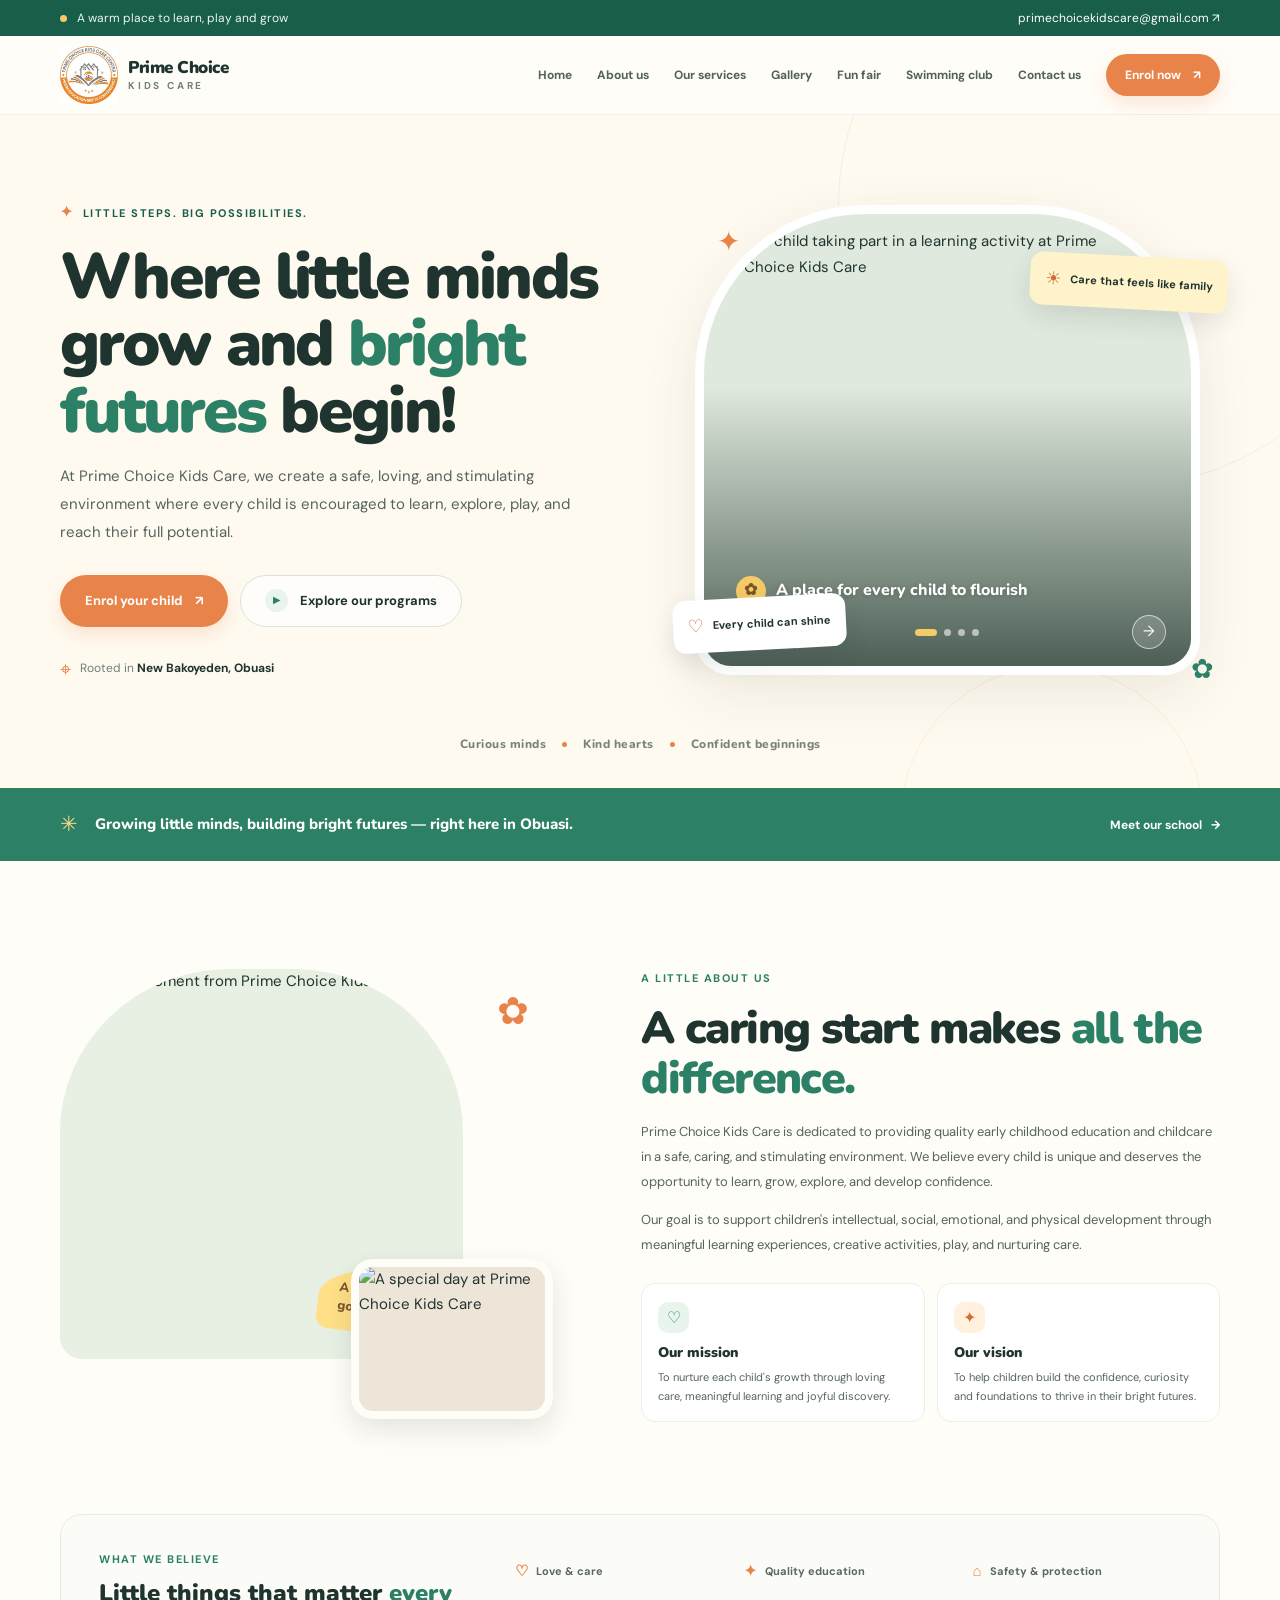
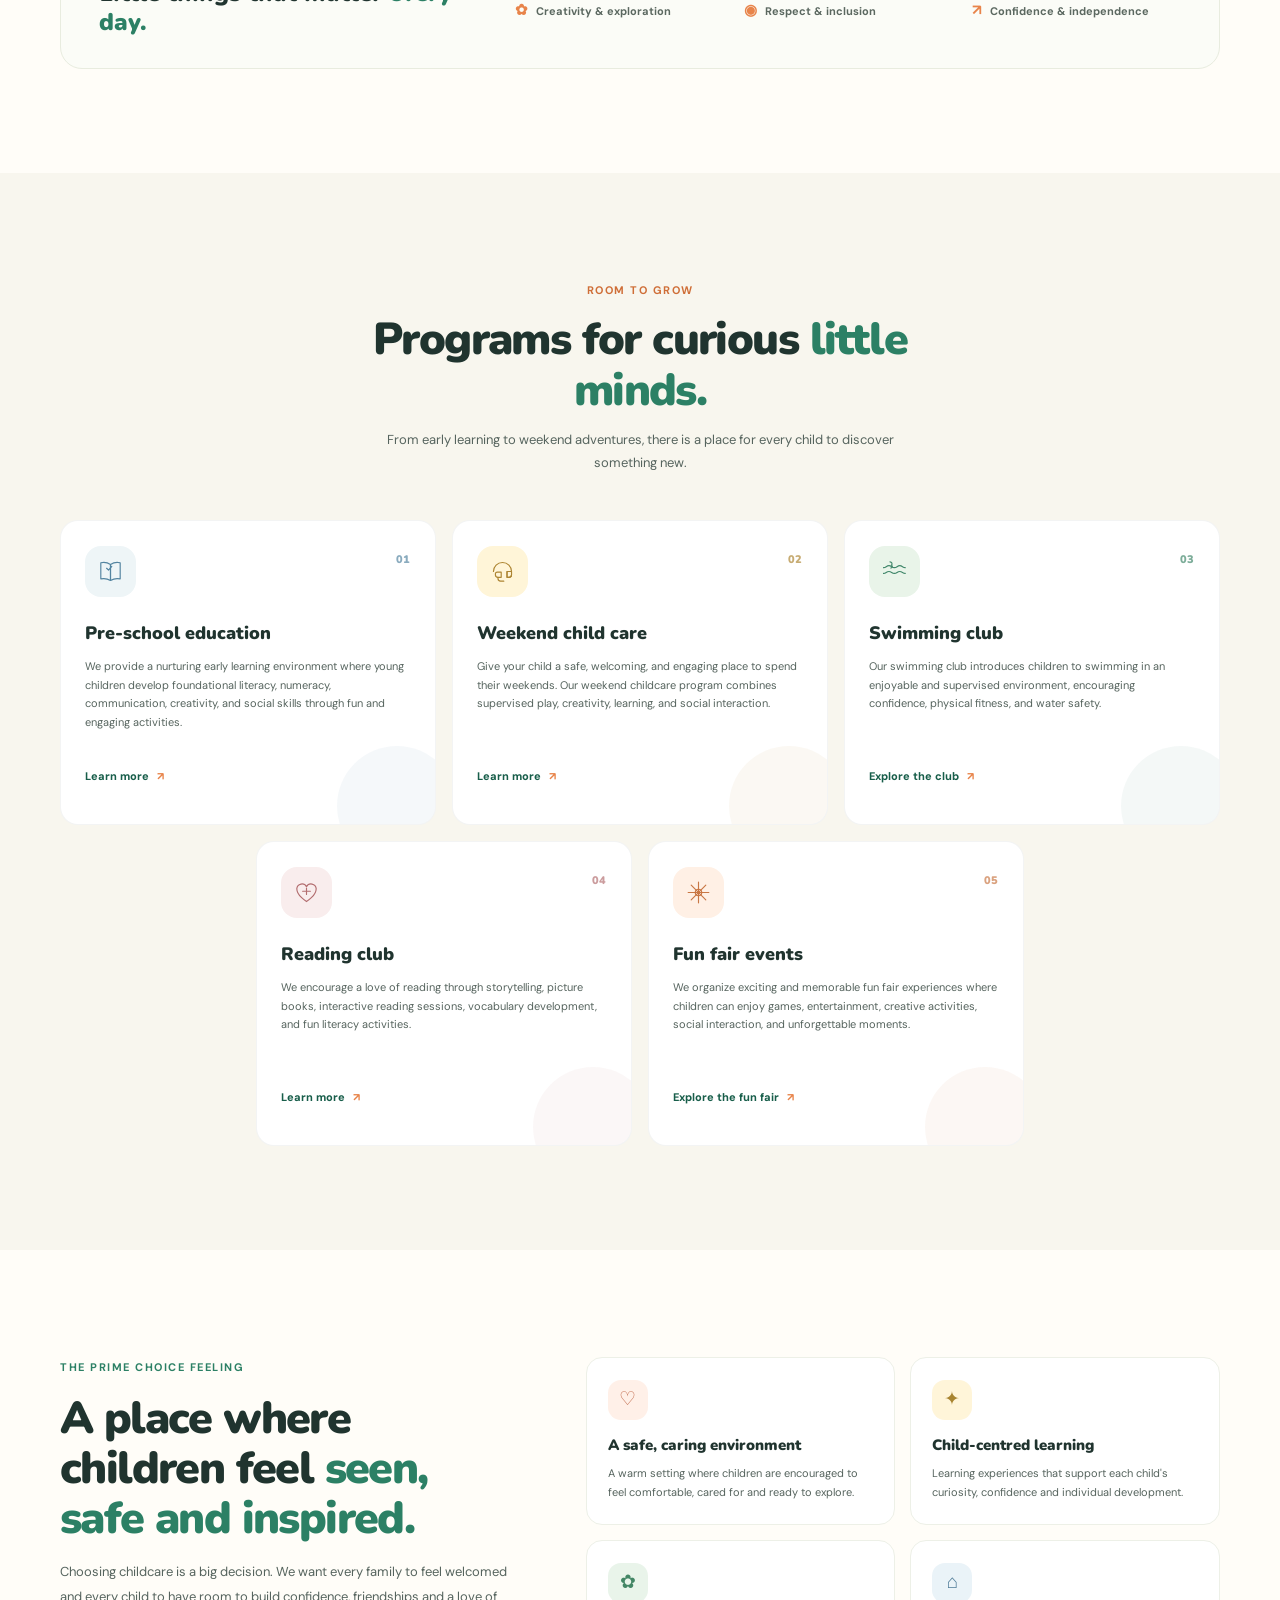
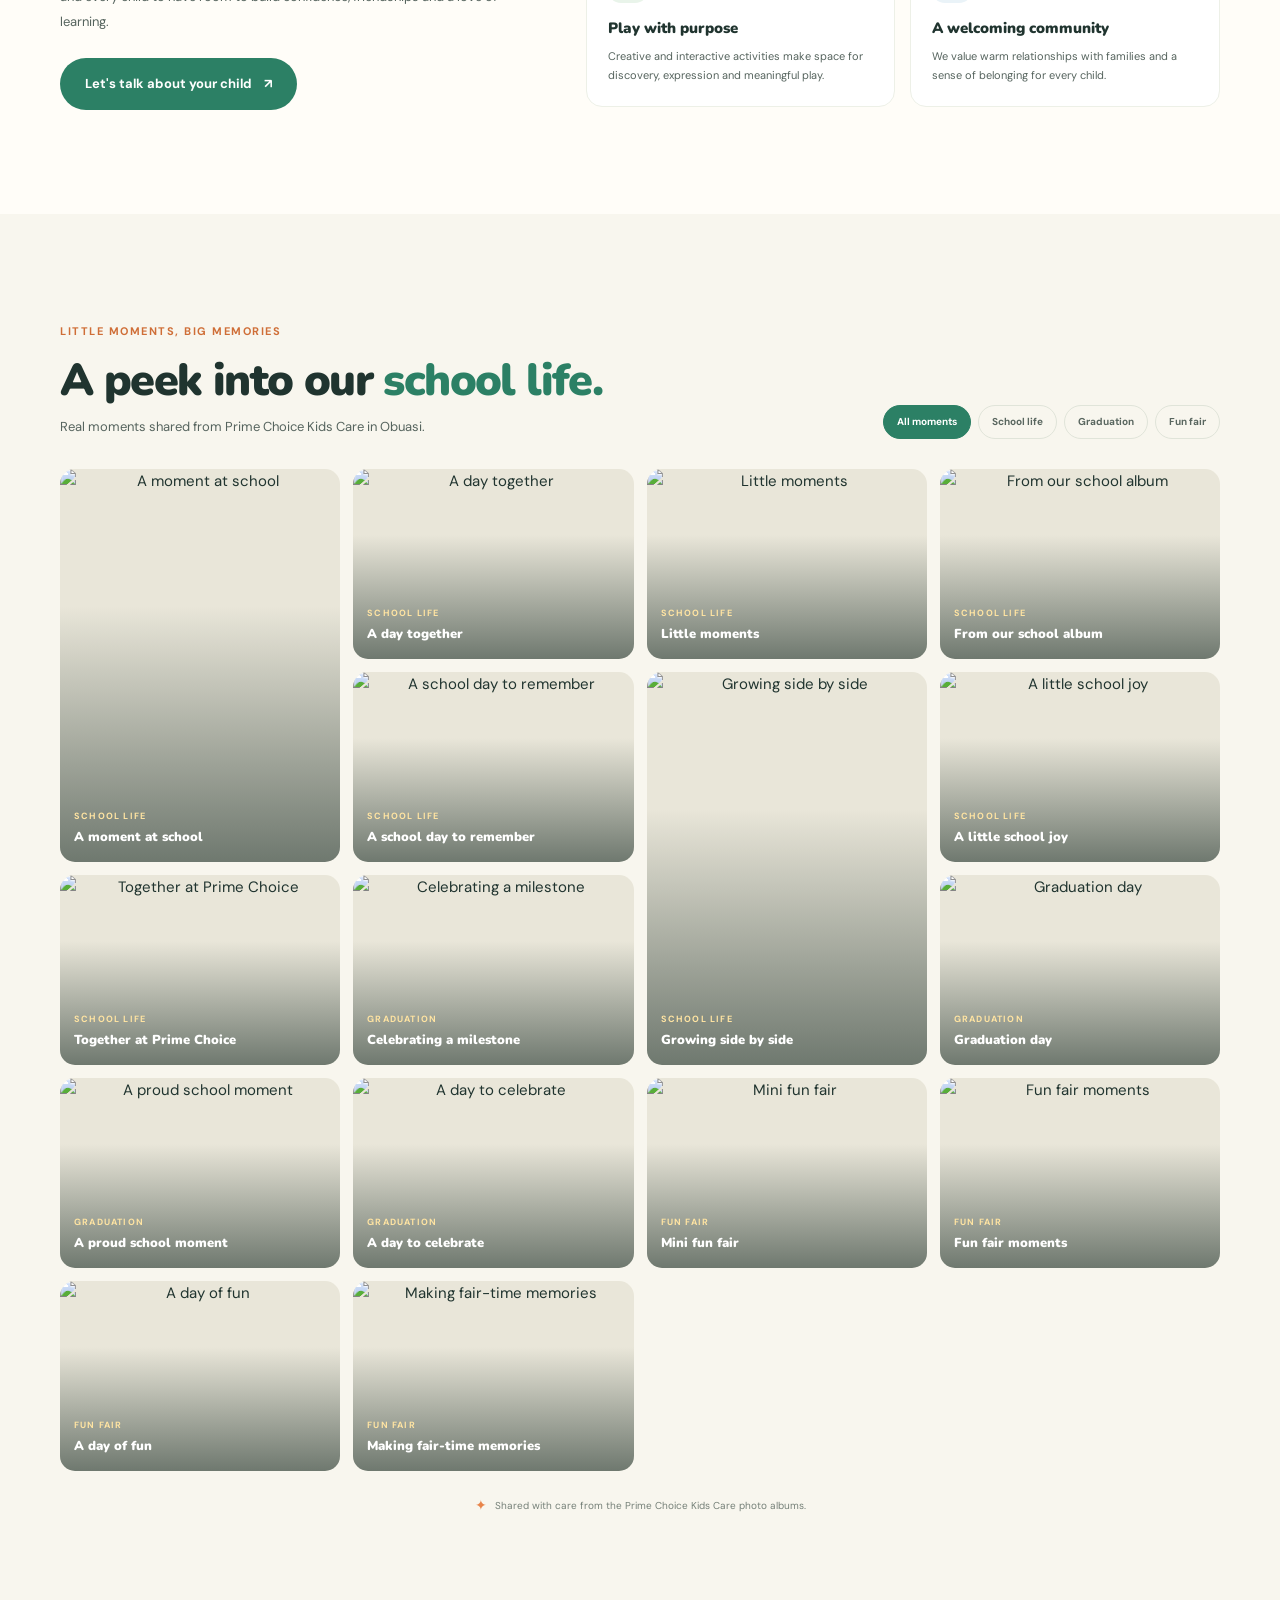
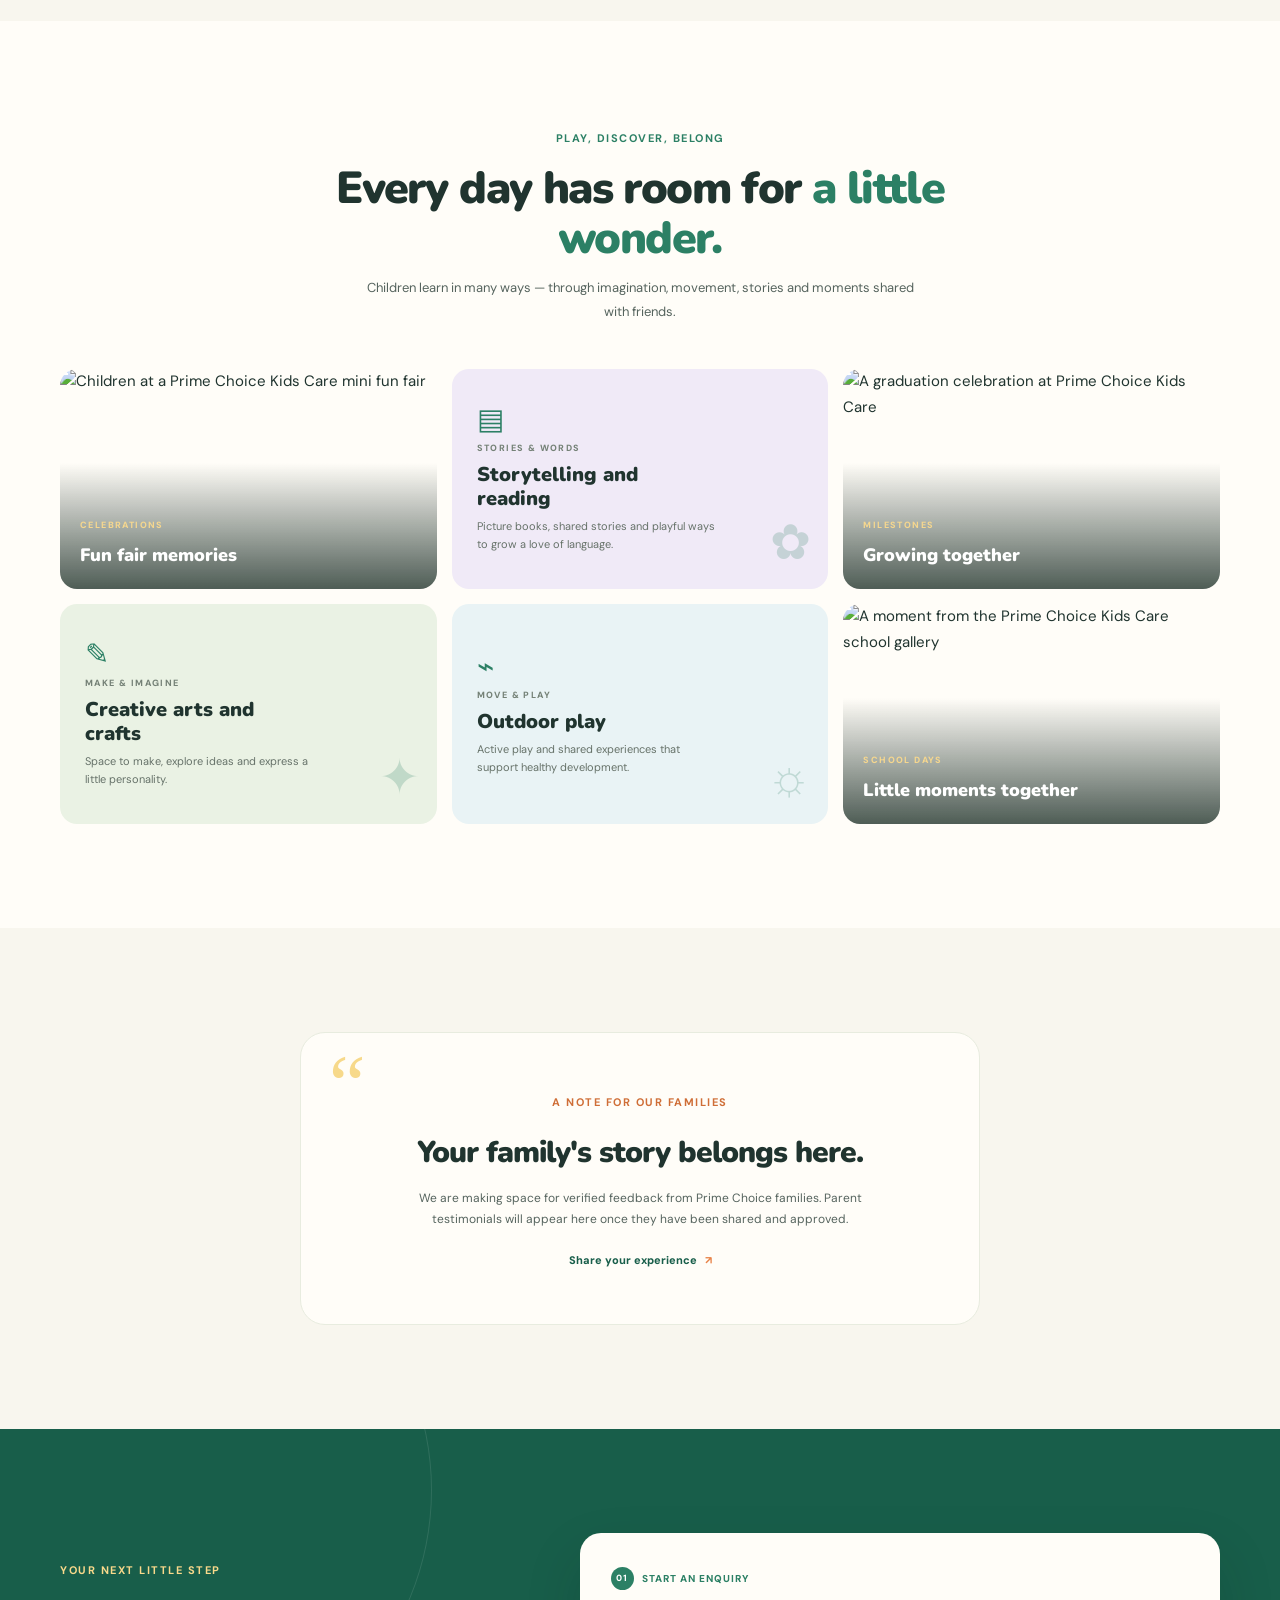
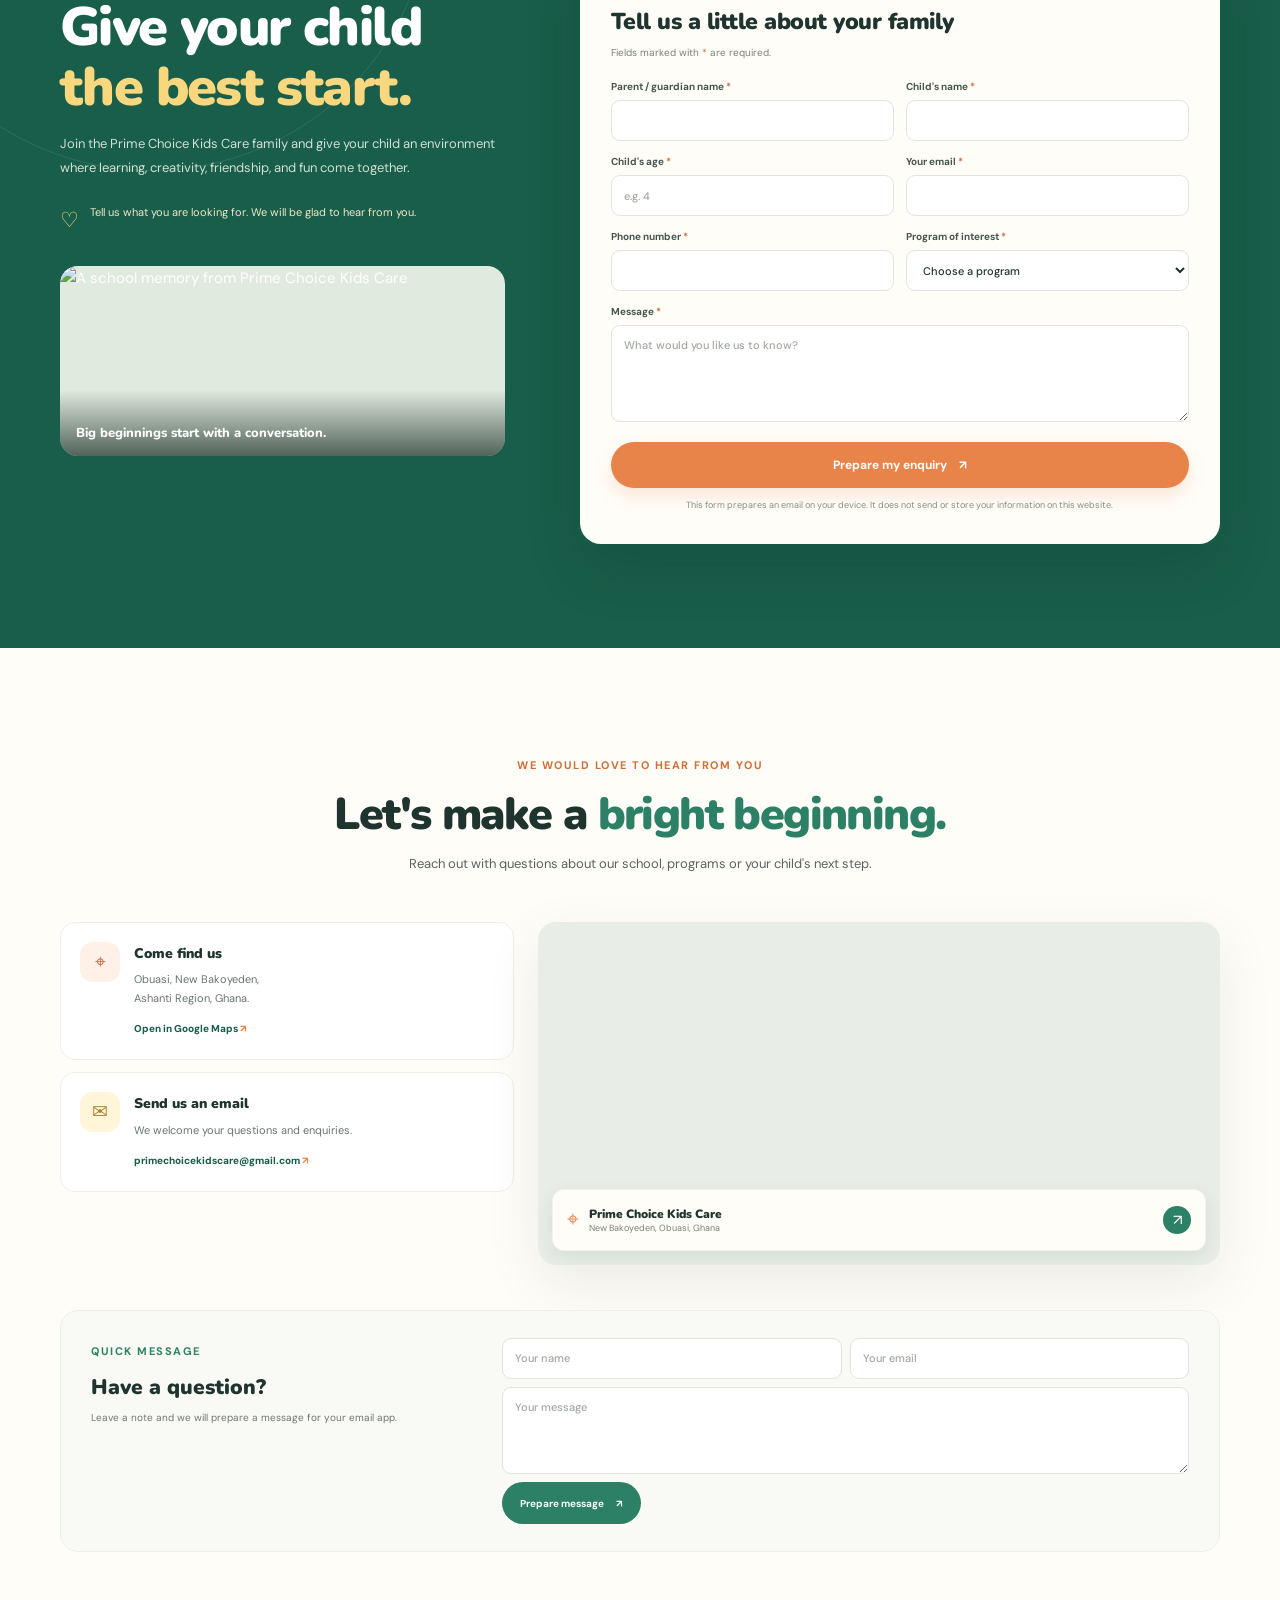
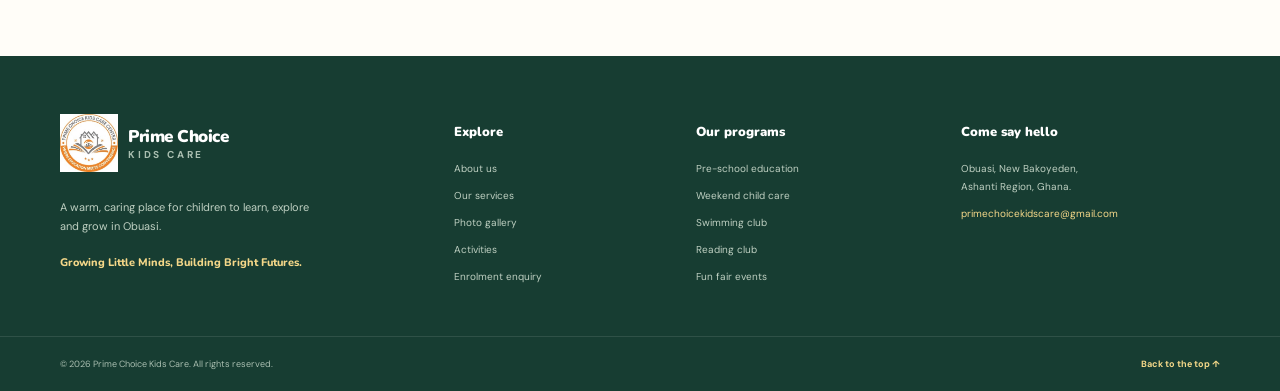
==== commit d1c7ed06: "Add fun fair and swimming club pages Co-authored-by: Copilot <223556219+Copilot@users.noreply.github" ====
--- a/index.html
+++ b/index.html
@@ -37,7 +37,8 @@
           <a href="#about">About us</a>
           <a href="#services">Our services</a>
           <a href="#gallery">Gallery</a>
-          <a href="#activities">Activities</a>
+          <a href="./funfair.html">Fun fair</a>
+          <a href="./swimming-club.html">Swimming club</a>
           <a href="#contact">Contact us</a>
           <a class="button button-small button-orange nav-cta" href="#enquiry">Enrol now <span aria-hidden="true">↗</span></a>
         </nav>
@@ -177,7 +178,7 @@
               <span class="service-number">03</span>
               <h3>Swimming club</h3>
               <p>Our swimming club introduces children to swimming in an enjoyable and supervised environment, encouraging confidence, physical fitness, and water safety.</p>
-              <button class="text-link service-enquiry" type="button" data-program="Swimming Club">Learn more <span aria-hidden="true">↗</span></button>
+              <a class="text-link" href="./swimming-club.html">Explore the club <span aria-hidden="true">↗</span></a>
             </article>
             <article class="service-card service-pink reveal">
               <div class="service-icon" aria-hidden="true"><svg viewBox="0 0 48 48"><path d="M24 38s-15-9.2-15-20a8 8 0 0 1 15-3 8 8 0 0 1 15 3c0 10.8-15 20-15 20Z"/><path d="M18 22h12M24 17v10"/></svg></div>
@@ -191,7 +192,7 @@
               <span class="service-number">05</span>
               <h3>Fun fair events</h3>
               <p>We organize exciting and memorable fun fair experiences where children can enjoy games, entertainment, creative activities, social interaction, and unforgettable moments.</p>
-              <button class="text-link service-enquiry" type="button" data-program="Fun Fair Events">Learn more <span aria-hidden="true">↗</span></button>
+              <a class="text-link" href="./funfair.html">Explore the fun fair <span aria-hidden="true">↗</span></a>
             </article>
           </div>
         </div>
@@ -373,7 +374,7 @@
           <span class="footer-mantra">Growing Little Minds, Building Bright Futures.</span>
         </div>
         <div class="footer-column"><h3>Explore</h3><a href="#about">About us</a><a href="#services">Our services</a><a href="#gallery">Photo gallery</a><a href="#activities">Activities</a><a href="#enquiry">Enrolment enquiry</a></div>
-        <div class="footer-column"><h3>Our programs</h3><a href="#services">Pre-school education</a><a href="#services">Weekend child care</a><a href="#services">Swimming club</a><a href="#services">Reading club</a><a href="#services">Fun fair events</a></div>
+        <div class="footer-column"><h3>Our programs</h3><a href="#services">Pre-school education</a><a href="#services">Weekend child care</a><a href="./swimming-club.html">Swimming club</a><a href="#services">Reading club</a><a href="./funfair.html">Fun fair events</a></div>
         <div class="footer-column footer-contact"><h3>Come say hello</h3><p>Obuasi, New Bakoyeden,<br>Ashanti Region, Ghana.</p><a href="mailto:primechoicekidscare@gmail.com">primechoicekidscare@gmail.com</a></div>
       </div>
       <div class="footer-bottom">
--- a/styles.css
+++ b/styles.css
@@ -414,3 +414,70 @@
   *, *::before, *::after { animation-duration: .01ms !important; animation-iteration-count: 1 !important; transition-duration: .01ms !important; }
   .reveal { opacity: 1; transform: none; }
 }
+
+.program-hero { position: relative; overflow: hidden; padding-top: 82px; padding-bottom: 82px; background: var(--cream); }
+.program-hero-swim { background: #f0f7f4; }
+.program-hero-grid { display: grid; grid-template-columns: 1fr 1fr; align-items: center; gap: 65px; }
+.program-hero-copy h1 { max-width: 570px; margin: 18px 0; font-family: var(--heading); font-size: clamp(42px, 5vw, 63px); font-weight: 900; line-height: 1.06; letter-spacing: -2.5px; }
+.program-hero-copy h1 span, .program-cta h2 span { color: var(--green); }
+.program-hero-swim .program-hero-copy h1 span { color: #438d9b; }
+.program-hero-copy .hero-actions { margin-top: 28px; }
+.program-location { display: flex; align-items: center; gap: 8px; margin: 23px 0 0; color: #718078; font-size: 11px; }
+.program-location span { color: var(--orange-dark); font-size: 18px; }
+.program-hero-photo { position: relative; overflow: hidden; min-width: 0; height: 465px; margin: 0; border: 9px solid white; border-radius: 155px 155px 28px 28px; background: #e4ede3; box-shadow: var(--shadow); }
+.program-hero-photo img { width: 100%; height: 100%; object-fit: cover; }
+.program-hero-photo figcaption { position: absolute; right: 0; bottom: 0; left: 0; display: flex; align-items: center; gap: 9px; padding: 48px 23px 18px; color: white; background: linear-gradient(transparent, rgba(20,42,33,.75)); font-family: var(--heading); font-size: 14px; font-weight: 800; }
+.program-hero-photo figcaption span { color: #f5d889; font-size: 20px; }
+.program-hero-photo-swim img { object-position: center; }
+.fair-activity-grid, .swim-benefit-grid { display: grid; grid-template-columns: repeat(3, 1fr); gap: 16px; }
+.fair-activity-card, .swim-benefit-card { min-height: 205px; padding: 24px; border: 1px solid #edf0e7; border-radius: 17px; background: #fffdf8; }
+.fair-activity-icon { display: grid; width: 43px; height: 43px; place-items: center; margin-bottom: 16px; border-radius: 14px; font-size: 22px; }
+.fair-activity-card h3, .swim-benefit-card h3 { margin: 0 0 7px; color: var(--ink); font-size: 17px; font-weight: 900; }
+.fair-activity-card p, .swim-benefit-card p { margin: 0; color: var(--ink-soft); font-size: 11px; line-height: 1.75; }
+.fair-note { max-width: 680px; margin: 23px auto 0; color: #748078; font-size: 10px; text-align: center; }
+.program-photo-grid { display: grid; grid-template-columns: repeat(3, 1fr); gap: 16px; }
+.program-photo-card { position: relative; overflow: hidden; height: 310px; margin: 0; border-radius: 17px; background: #e9eee5; }
+.program-photo-card img { width: 100%; height: 100%; object-fit: cover; transition: transform .4s ease; }
+.program-photo-card:hover img { transform: scale(1.04); }
+.program-photo-card figcaption { position: absolute; right: 0; bottom: 0; left: 0; padding: 40px 18px 15px; color: white; background: linear-gradient(transparent, rgba(21,40,33,.73)); font-family: var(--heading); font-size: 14px; font-weight: 900; }
+.program-cta { color: white; background: var(--green-dark); }
+.program-cta-inner { display: flex; align-items: center; justify-content: space-between; gap: 40px; }
+.program-cta h2 { max-width: 700px; margin: 11px 0 8px; color: white; font-size: clamp(30px, 4vw, 44px); font-weight: 900; line-height: 1.12; letter-spacing: -1.3px; }
+.program-cta h2 span { color: #f5d889; }
+.program-cta p { max-width: 600px; margin: 0; color: #d0e0d4; font-size: 12px; }
+.program-cta .button { flex: 0 0 auto; }
+.swim-benefit-card { background: white; }
+.swim-benefit-card .icon-blue { background: #eaf3f8; }
+.swim-details-grid { display: grid; grid-template-columns: 1fr 1fr; align-items: center; gap: 55px; }
+.swim-details-copy h2 { margin: 13px 0 12px; font-size: clamp(32px, 4vw, 46px); line-height: 1.13; letter-spacing: -1.5px; }
+.swim-details-copy h2 span { color: #438d9b; }
+.swim-details-copy p { max-width: 520px; margin: 0; color: var(--ink-soft); font-size: 12px; }
+.swim-safety-card { padding: 32px; border: 1px solid #e3ebe5; border-radius: 20px; background: white; }
+.swim-safety-mark { display: grid; width: 45px; height: 45px; place-items: center; border-radius: 14px; color: #438d9b; background: #eaf4f5; font-size: 22px; }
+.swim-safety-card h3 { margin: 15px 0 7px; font-size: 19px; font-weight: 900; }
+.swim-safety-card p { margin: 0; color: var(--ink-soft); font-size: 11px; line-height: 1.75; }
+
+@media (max-width: 820px) {
+  .program-hero { padding-top: 60px; padding-bottom: 68px; }
+  .program-hero-grid { grid-template-columns: 1fr; gap: 35px; }
+  .program-hero-copy { max-width: 650px; }
+  .program-hero-copy h1 { max-width: 650px; font-size: clamp(43px, 9vw, 62px); }
+  .program-hero-photo { width: min(100%, 590px); height: min(68vw, 460px); min-height: 340px; margin-inline: auto; }
+  .fair-activity-grid, .swim-benefit-grid { grid-template-columns: repeat(2, 1fr); }
+  .program-photo-card { height: 250px; }
+  .swim-details-grid { grid-template-columns: 1fr; gap: 25px; }
+}
+@media (max-width: 560px) {
+  .program-hero { padding-top: 47px; padding-bottom: 58px; }
+  .program-hero-copy h1 { font-size: clamp(39px, 11vw, 52px); letter-spacing: -2px; }
+  .program-hero-copy .hero-actions { align-items: stretch; flex-direction: column; max-width: 350px; }
+  .program-hero-copy .hero-actions .button { width: 100%; }
+  .program-hero-photo { min-height: 320px; border-width: 6px; border-radius: 125px 125px 23px 23px; }
+  .fair-activity-grid, .swim-benefit-grid { grid-template-columns: 1fr; gap: 11px; }
+  .fair-activity-card, .swim-benefit-card { min-height: 0; padding: 20px; }
+  .program-photo-grid { grid-template-columns: 1fr; gap: 11px; }
+  .program-photo-card { height: 260px; }
+  .program-cta-inner { align-items: flex-start; flex-direction: column; gap: 22px; }
+  .program-cta h2 { font-size: 34px; }
+  .swim-safety-card { padding: 24px; }
+}
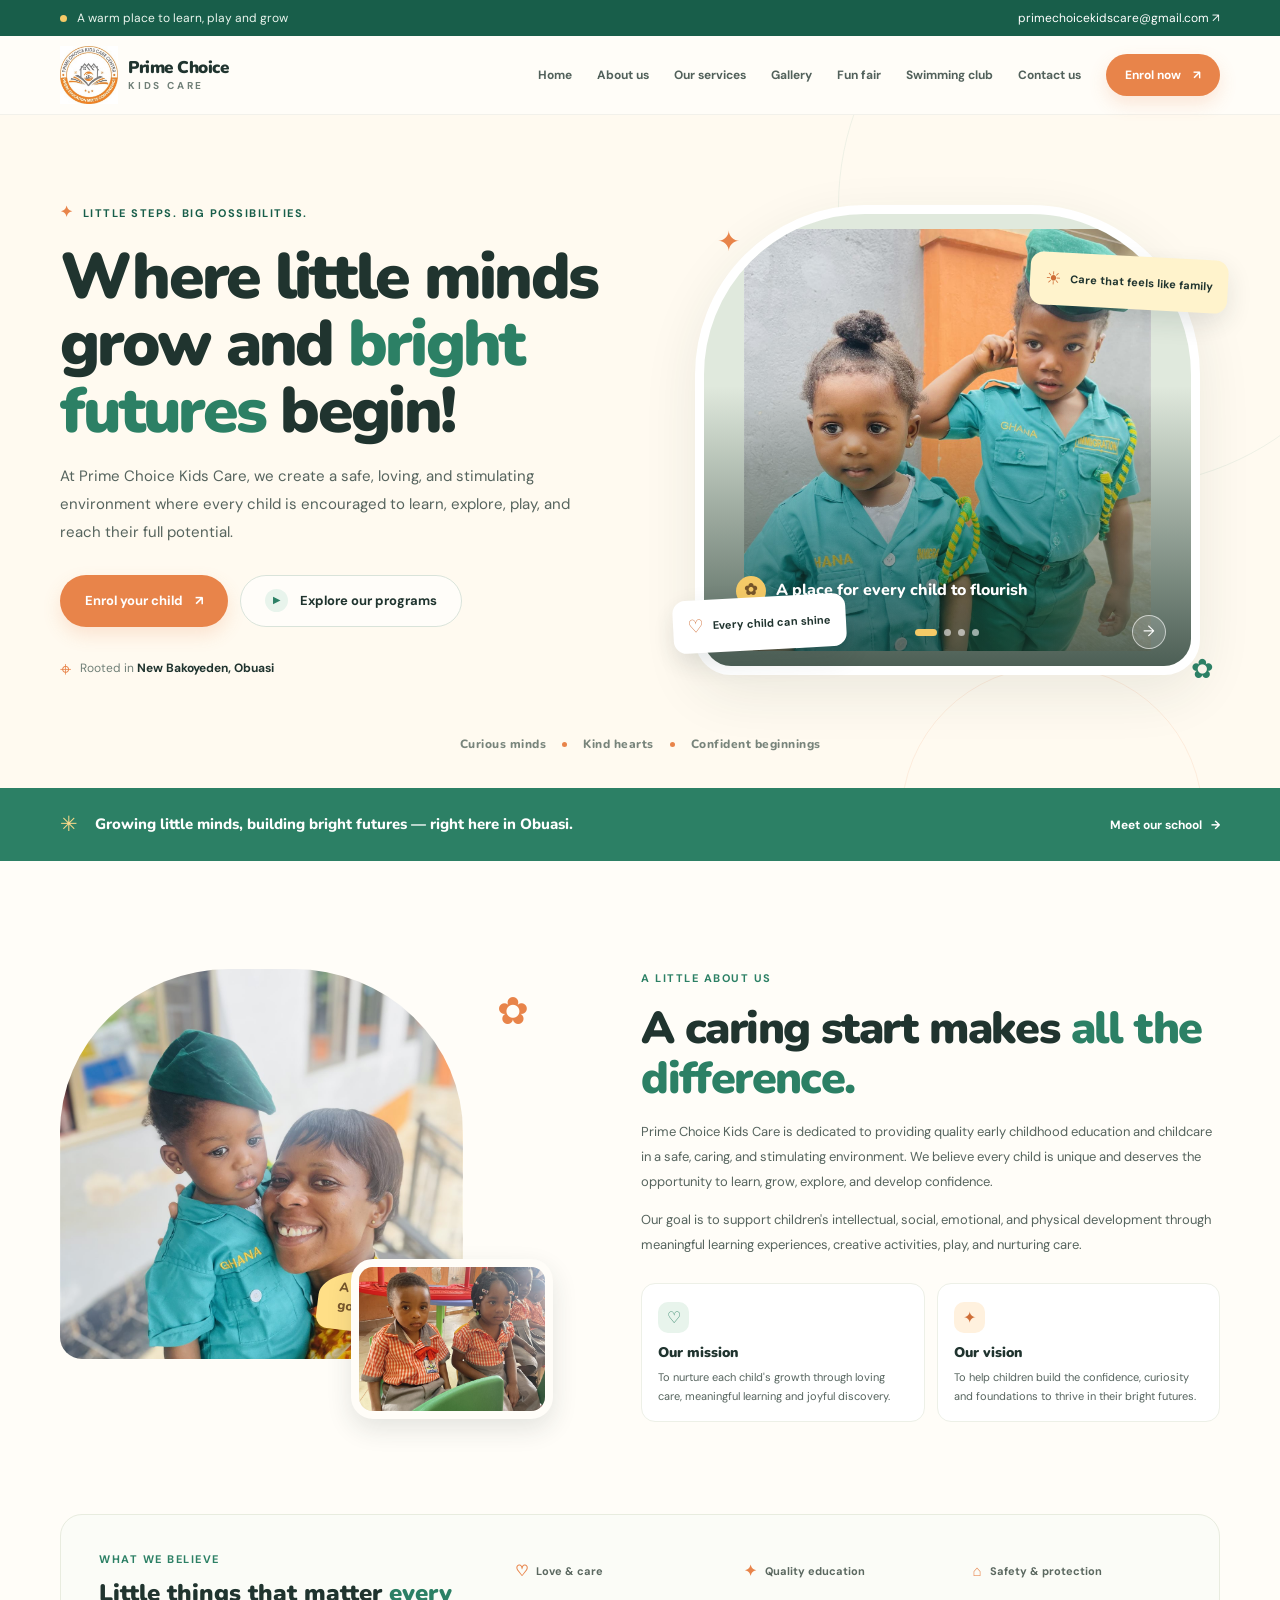
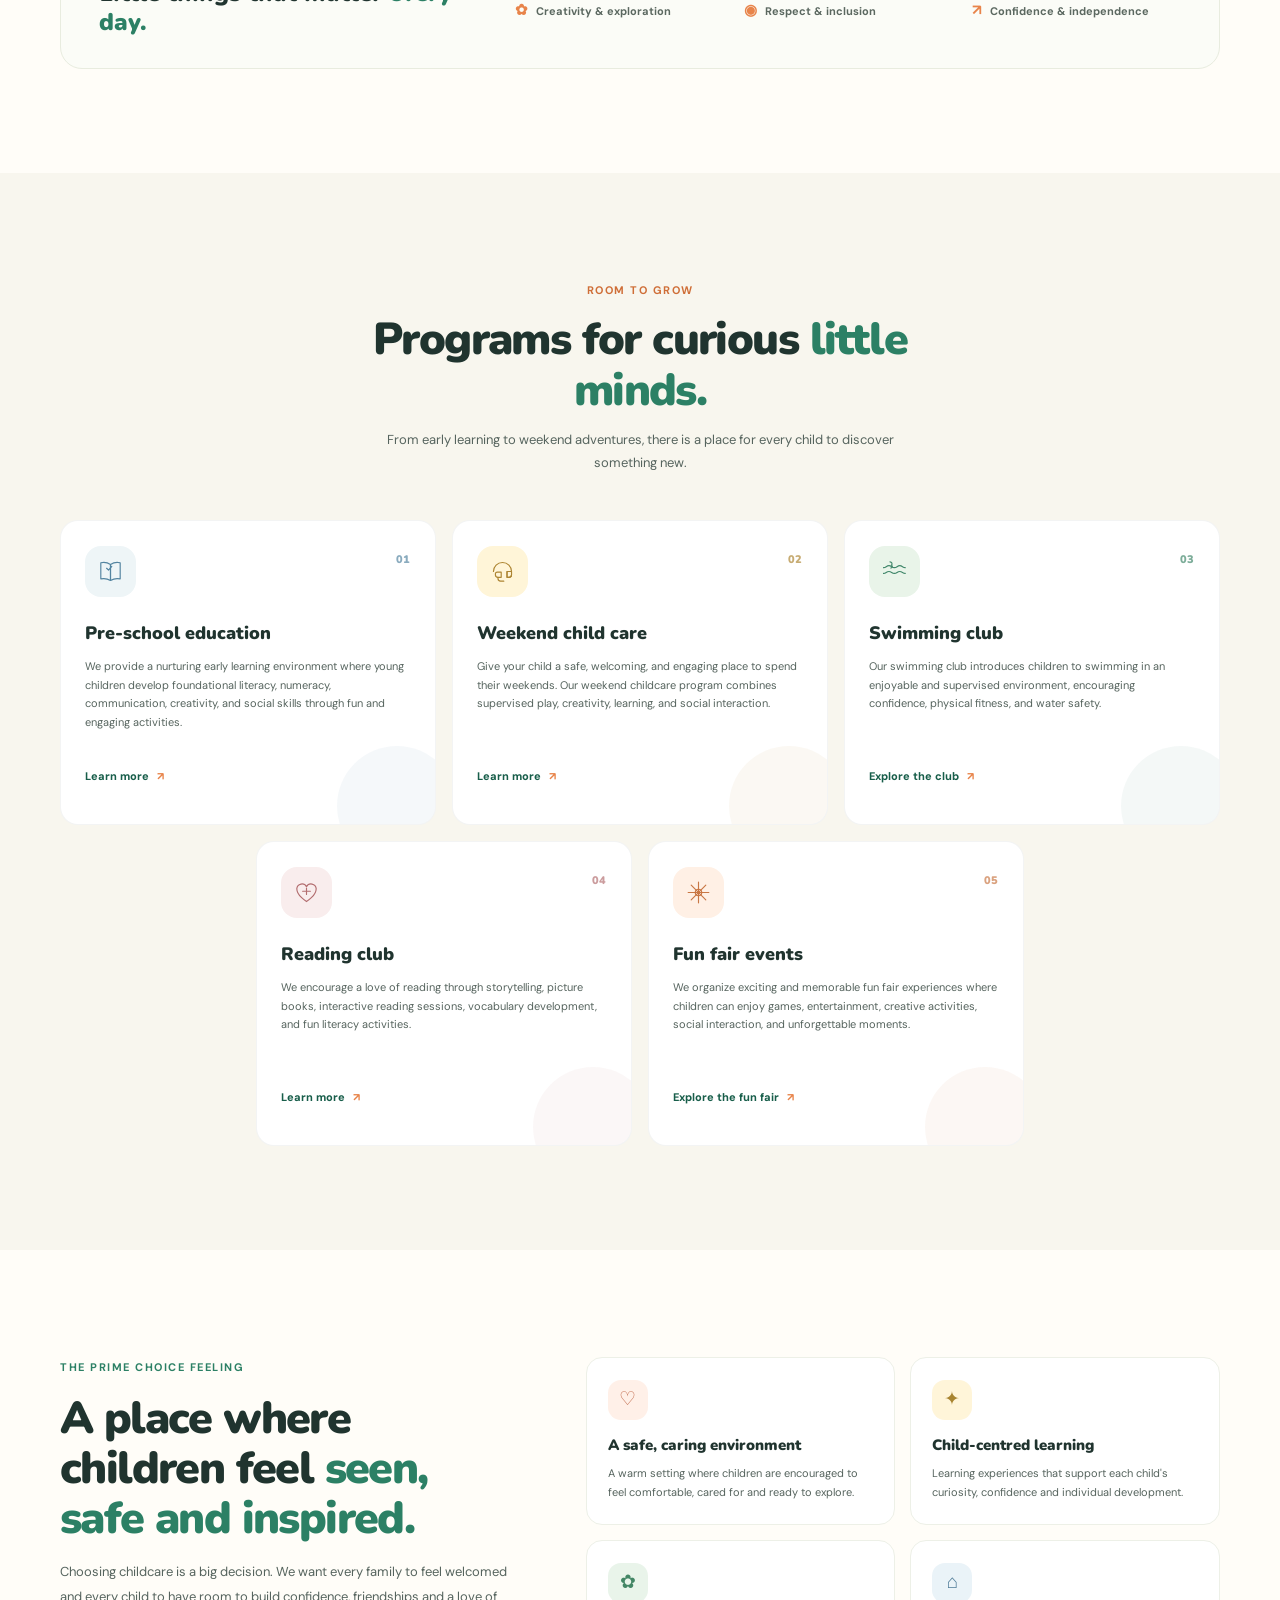
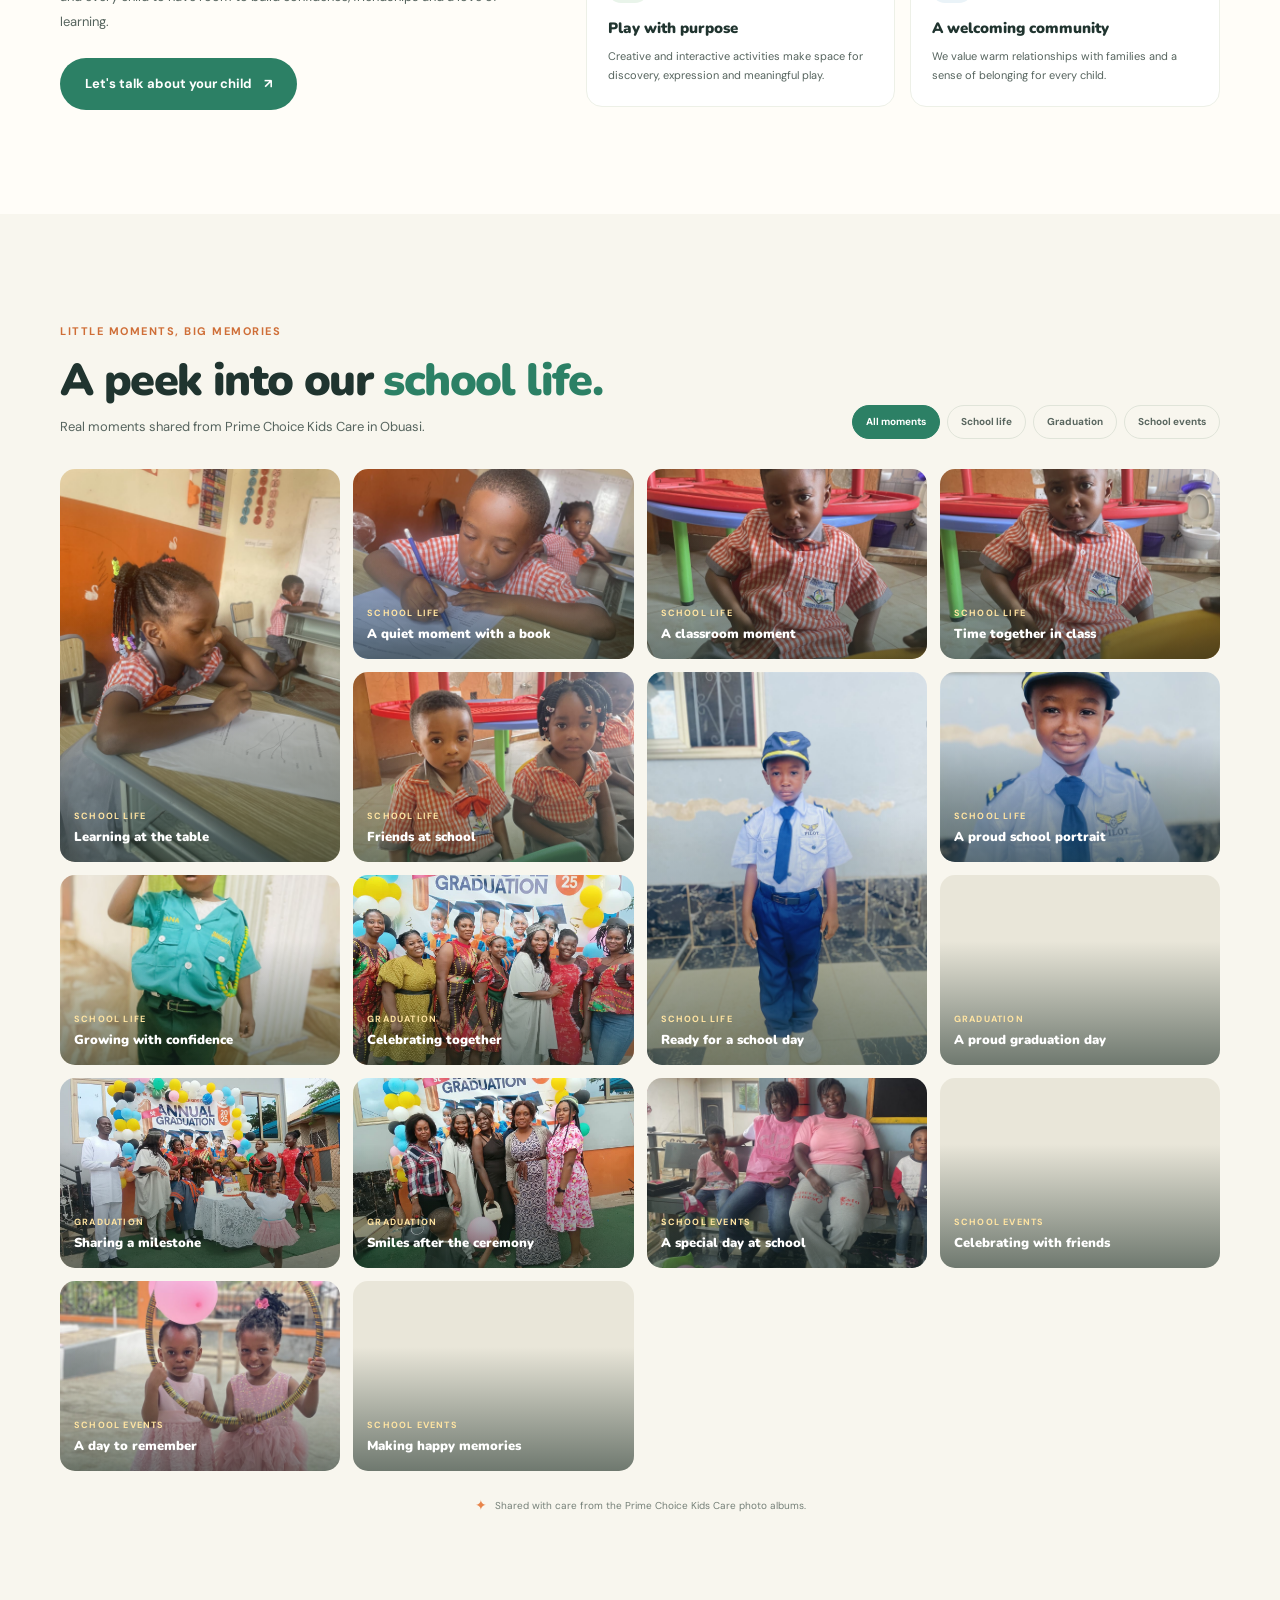
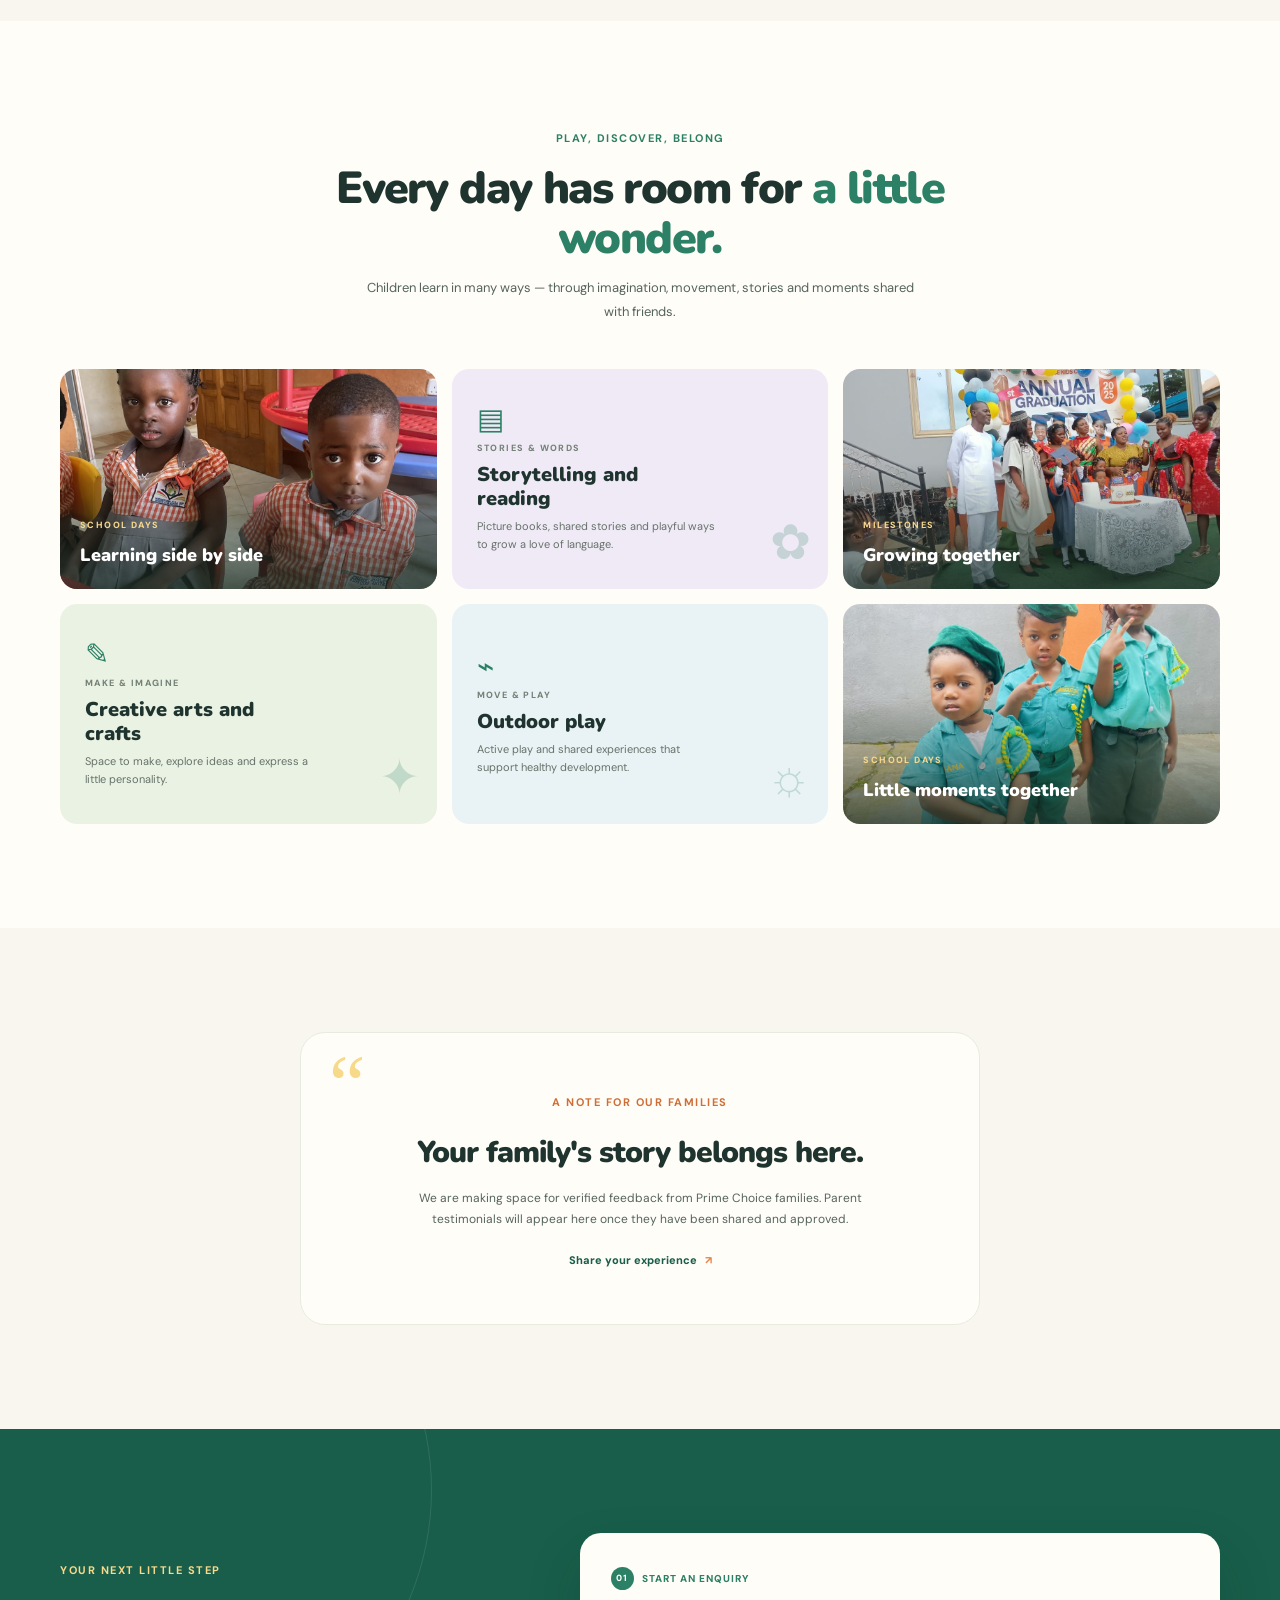
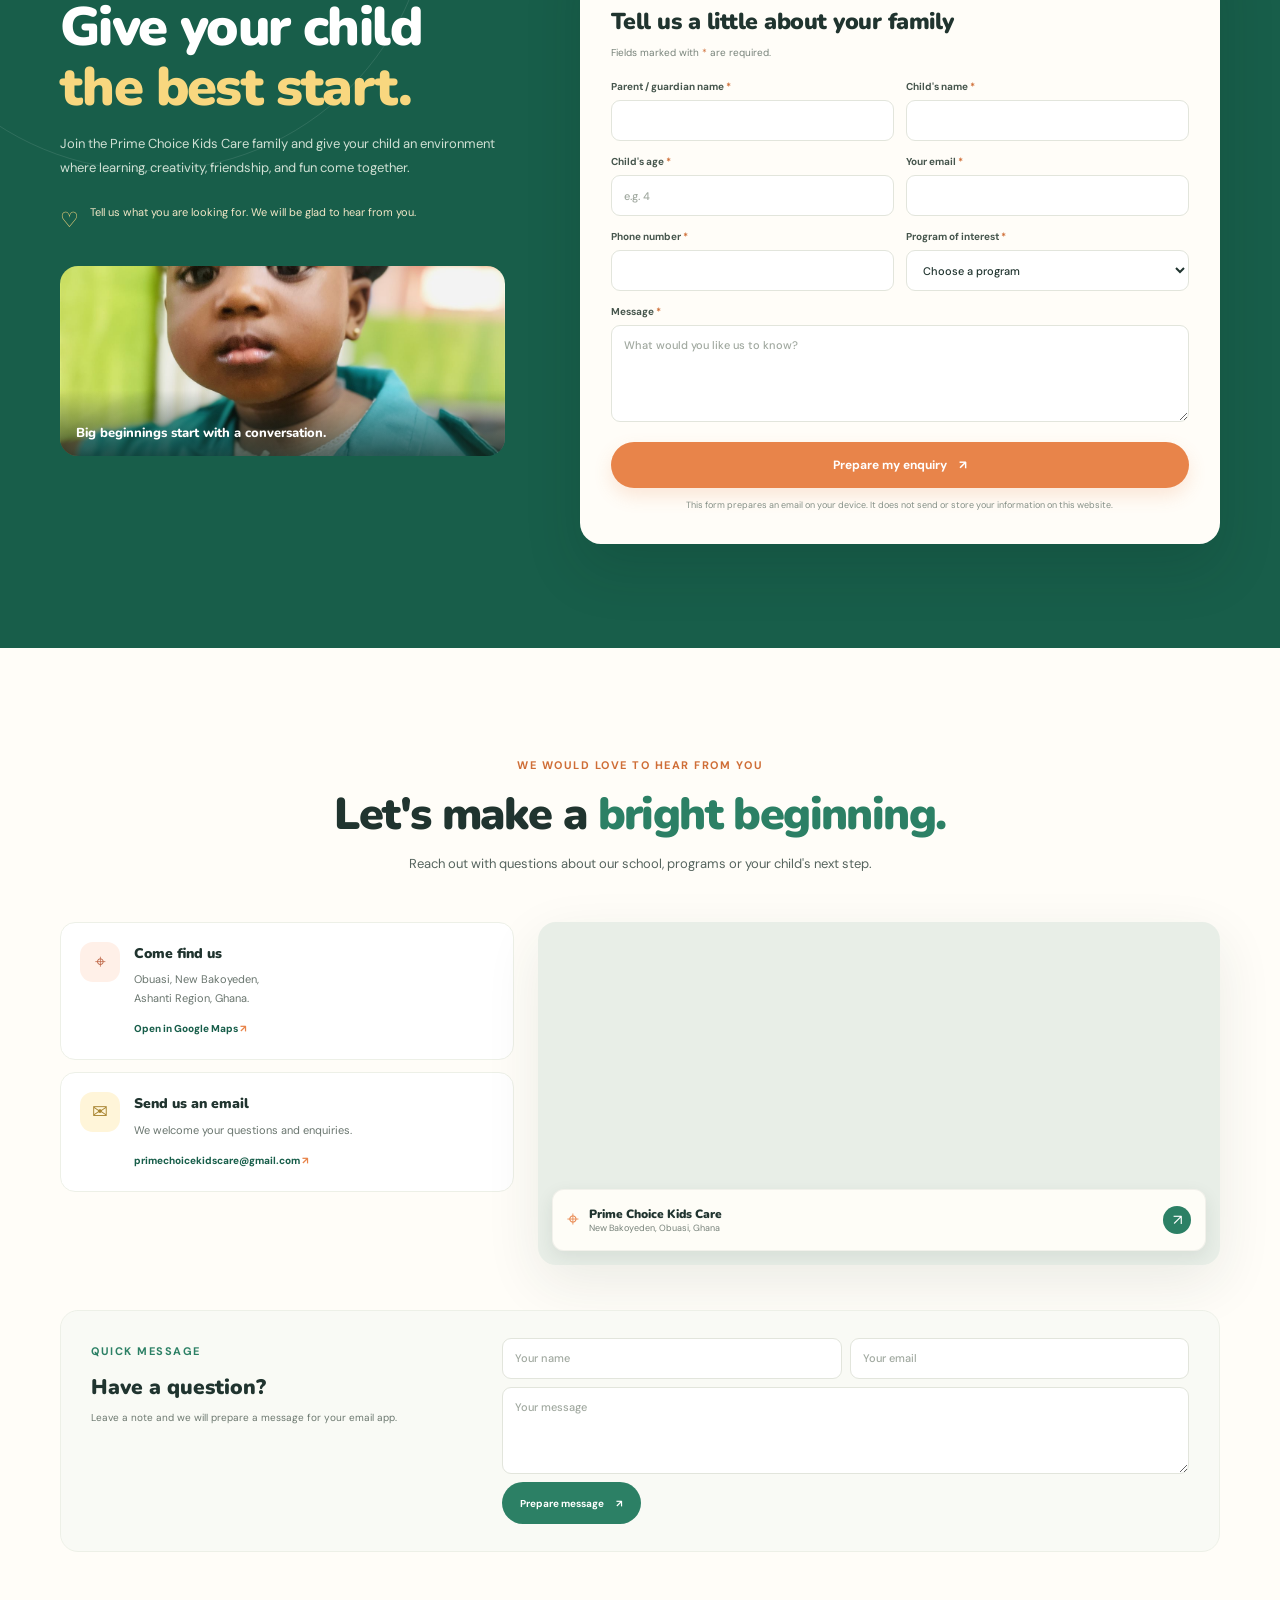
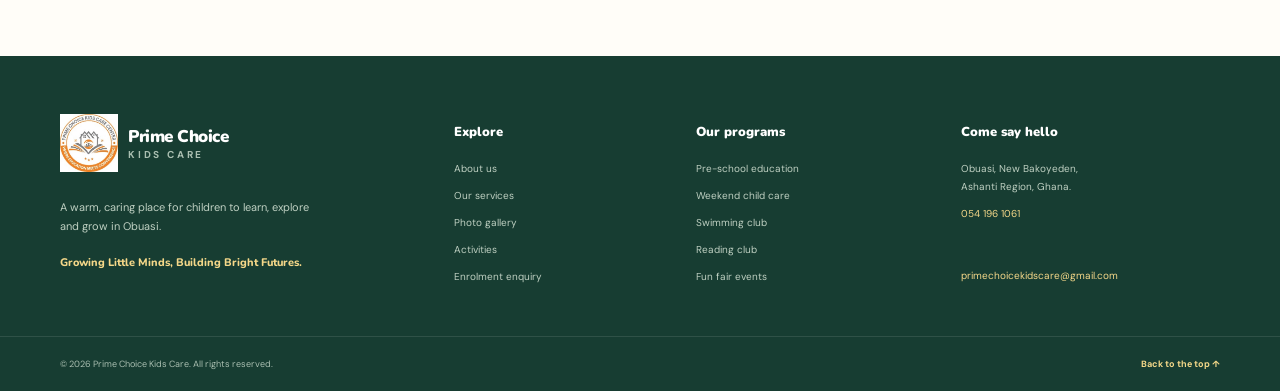
==== commit 8ca15de3: "Use unique photos across website pages Co-authored-by: Copilot <223556219+Copilot@users.noreply.gith" ====
--- a/index.html
+++ b/index.html
@@ -65,16 +65,16 @@
             <div class="hero-photo-shell">
               <div class="hero-slides" aria-roledescription="carousel" aria-label="Moments at Prime Choice Kids Care">
                 <figure class="hero-slide is-active" data-caption="A place for every child to flourish">
-                  <img src="https://lh3.googleusercontent.com/d/146qGxVje3zZ1MQLXZJ9ybnrvnsZDK0np=w1400" alt="A child taking part in a learning activity at Prime Choice Kids Care" fetchpriority="high">
+                  <img src="./assets/school-girl.jpg" alt="Children taking part in a school activity at Prime Choice Kids Care" fetchpriority="high">
                 </figure>
                 <figure class="hero-slide" data-caption="Celebrating every milestone together">
-                  <img src="https://lh3.googleusercontent.com/d/1TDYw1Z4odm6KL4dnnO-877ISjV8Kqakk=w1400" alt="A graduation day at Prime Choice Kids Care" loading="lazy">
+                  <img src="./assets/home-graduation.jpg" alt="Children and families celebrating graduation at Prime Choice Kids Care" loading="lazy">
                 </figure>
-                <figure class="hero-slide" data-caption="Making joyful memories at our mini fun fair">
-                  <img src="https://lh3.googleusercontent.com/d/1u-63DuTNFE5wxJg2AlDhSxxc_RSD7qe3=w1400" alt="Children enjoying the Prime Choice mini fun fair" loading="lazy">
+                <figure class="hero-slide" data-caption="Sharing joyful moments at school">
+                  <img src="./assets/school-friends.jpg" alt="Children sharing a school activity at Prime Choice Kids Care" loading="lazy">
                 </figure>
                 <figure class="hero-slide" data-caption="Growing, learning and making memories">
-                  <img src="https://lh3.googleusercontent.com/d/1CT1YnQYec4isBhDKpswFHSiCyzDZuYJj=w1400" alt="A moment from the Prime Choice Kids Care school gallery" loading="lazy">
+                  <img src="./assets/home-portrait.jpg" alt="A child smiling at Prime Choice Kids Care" loading="lazy">
                 </figure>
               </div>
               <div class="hero-shade"></div>
@@ -111,11 +111,11 @@
         <div class="container about-grid">
           <div class="about-visual reveal">
             <div class="about-photo-main">
-              <img src="https://lh3.googleusercontent.com/d/1OJLS6GFhPtbWx72wTfFrsAXoC2dXvyHV=w1200" alt="A school moment from Prime Choice Kids Care" loading="lazy">
+              <img src="./assets/about-care.jpg" alt="A child sharing a warm moment with a caregiver" loading="lazy">
               <span class="image-sticker">A little care<br>goes a long way <b>♥</b></span>
             </div>
             <div class="about-photo-small">
-              <img src="https://lh3.googleusercontent.com/d/15cswwNX_P4SAf4HKaA4qpTugu8yme2xq=w800" alt="A special day at Prime Choice Kids Care" loading="lazy">
+              <img src="./assets/about-classroom.jpg" alt="Children spending time together in their classroom" loading="lazy">
             </div>
             <span class="about-doodle" aria-hidden="true">✿</span>
           </div>
@@ -173,7 +173,7 @@
               <p>Give your child a safe, welcoming, and engaging place to spend their weekends. Our weekend childcare program combines supervised play, creativity, learning, and social interaction.</p>
               <button class="text-link service-enquiry" type="button" data-program="Weekend Child Care">Learn more <span aria-hidden="true">↗</span></button>
             </article>
-            <article class="service-card service-green reveal">
+            <article class="service-card service-green reveal" href="swimming-club.html">
               <div class="service-icon" aria-hidden="true"><svg viewBox="0 0 48 48"><path d="M7 18c4.2 0 4.2-3 8.4-3s4.2 3 8.4 3 4.2-3 8.4-3 4.2 3 8.4 3"/><path d="M7 27c4.2 0 4.2-3 8.4-3s4.2 3 8.4 3 4.2-3 8.4-3 4.2 3 8.4 3"/><path d="M17 9c2.8 0 4.1 3.3 2.4 5.2 2.1 1.2 1.2 4.4-1.2 4.4"/></svg></div>
               <span class="service-number">03</span>
               <h3>Swimming club</h3>
@@ -227,7 +227,7 @@
               <button type="button" class="filter-chip is-selected" data-filter="all" aria-pressed="true">All moments</button>
               <button type="button" class="filter-chip" data-filter="school" aria-pressed="false">School life</button>
               <button type="button" class="filter-chip" data-filter="graduation" aria-pressed="false">Graduation</button>
-              <button type="button" class="filter-chip" data-filter="funfair" aria-pressed="false">Fun fair</button>
+              <button type="button" class="filter-chip" data-filter="events" aria-pressed="false">School events</button>
             </div>
           </div>
           <div class="gallery-grid" id="gallery-grid" aria-live="polite"></div>
@@ -244,14 +244,14 @@
           </div>
           <div class="activity-grid">
             <article class="activity-card activity-photo-card reveal">
-              <img src="https://lh3.googleusercontent.com/d/1u-63DuTNFE5wxJg2AlDhSxxc_RSD7qe3=w1100" alt="Children at a Prime Choice Kids Care mini fun fair" loading="lazy">
-              <div class="activity-overlay"><span>Celebrations</span><h3>Fun fair memories</h3></div>
+              <img src="./assets/activity-classroom.jpg" alt="Children learning together in their classroom" loading="lazy">
+              <div class="activity-overlay"><span>School days</span><h3>Learning side by side</h3></div>
             </article>
             <article class="activity-card activity-color-card card-lilac reveal">
               <span class="activity-symbol" aria-hidden="true">▤</span><span class="activity-kicker">Stories &amp; words</span><h3>Storytelling and reading</h3><p>Picture books, shared stories and playful ways to grow a love of language.</p><span class="activity-doodle" aria-hidden="true">✿</span>
             </article>
             <article class="activity-card activity-photo-card reveal">
-              <img src="https://lh3.googleusercontent.com/d/1TDYw1Z4odm6KL4dnnO-877ISjV8Kqakk=w1100" alt="A graduation celebration at Prime Choice Kids Care" loading="lazy">
+              <img src="./assets/activity-graduation.jpg" alt="Children celebrating at their school graduation" loading="lazy">
               <div class="activity-overlay"><span>Milestones</span><h3>Growing together</h3></div>
             </article>
             <article class="activity-card activity-color-card card-mint reveal">
@@ -261,7 +261,7 @@
               <span class="activity-symbol" aria-hidden="true">⌁</span><span class="activity-kicker">Move &amp; play</span><h3>Outdoor play</h3><p>Active play and shared experiences that support healthy development.</p><span class="activity-doodle" aria-hidden="true">☼</span>
             </article>
             <article class="activity-card activity-photo-card reveal">
-              <img src="https://lh3.googleusercontent.com/d/146qGxVje3zZ1MQLXZJ9ybnrvnsZDK0np=w1100" alt="A moment from the Prime Choice Kids Care school gallery" loading="lazy">
+              <img src="./assets/school-friends-2.jpg" alt="Children enjoying a moment together at school" loading="lazy">
               <div class="activity-overlay"><span>School days</span><h3>Little moments together</h3></div>
             </article>
           </div>
@@ -286,7 +286,7 @@
             <p>Join the Prime Choice Kids Care family and give your child an environment where learning, creativity, friendship, and fun come together.</p>
             <div class="enquiry-promise"><span aria-hidden="true">♡</span><span>Tell us what you are looking for. We will be glad to hear from you.</span></div>
             <div class="enquiry-photo">
-              <img src="https://lh3.googleusercontent.com/d/1CT1YnQYec4isBhDKpswFHSiCyzDZuYJj=w1000" alt="A school memory from Prime Choice Kids Care" loading="lazy">
+              <img src="./assets/enquiry-portrait.jpg" alt="A child at Prime Choice Kids Care" loading="lazy">
               <span>Big beginnings start with a conversation.</span>
             </div>
           </div>
@@ -375,7 +375,11 @@
         </div>
         <div class="footer-column"><h3>Explore</h3><a href="#about">About us</a><a href="#services">Our services</a><a href="#gallery">Photo gallery</a><a href="#activities">Activities</a><a href="#enquiry">Enrolment enquiry</a></div>
         <div class="footer-column"><h3>Our programs</h3><a href="#services">Pre-school education</a><a href="#services">Weekend child care</a><a href="./swimming-club.html">Swimming club</a><a href="#services">Reading club</a><a href="./funfair.html">Fun fair events</a></div>
-        <div class="footer-column footer-contact"><h3>Come say hello</h3><p>Obuasi, New Bakoyeden,<br>Ashanti Region, Ghana.</p><a href="mailto:primechoicekidscare@gmail.com">primechoicekidscare@gmail.com</a></div>
+        <div class="footer-column footer-contact">
+          <h3>Come say hello</h3>
+          <p>Obuasi, New Bakoyeden,<br>Ashanti Region, Ghana.</p>
+          <a href="tel:0541961061">054 196 1061</a><br><a href="mailto:primechoicekidscare@gmail.com">primechoicekidscare@gmail.com</a>
+          </div>
       </div>
       <div class="footer-bottom">
         <div class="container footer-bottom-inner"><p>© <span id="current-year"></span> Prime Choice Kids Care. All rights reserved.</p><a href="#home">Back to the top ↑</a></div>
